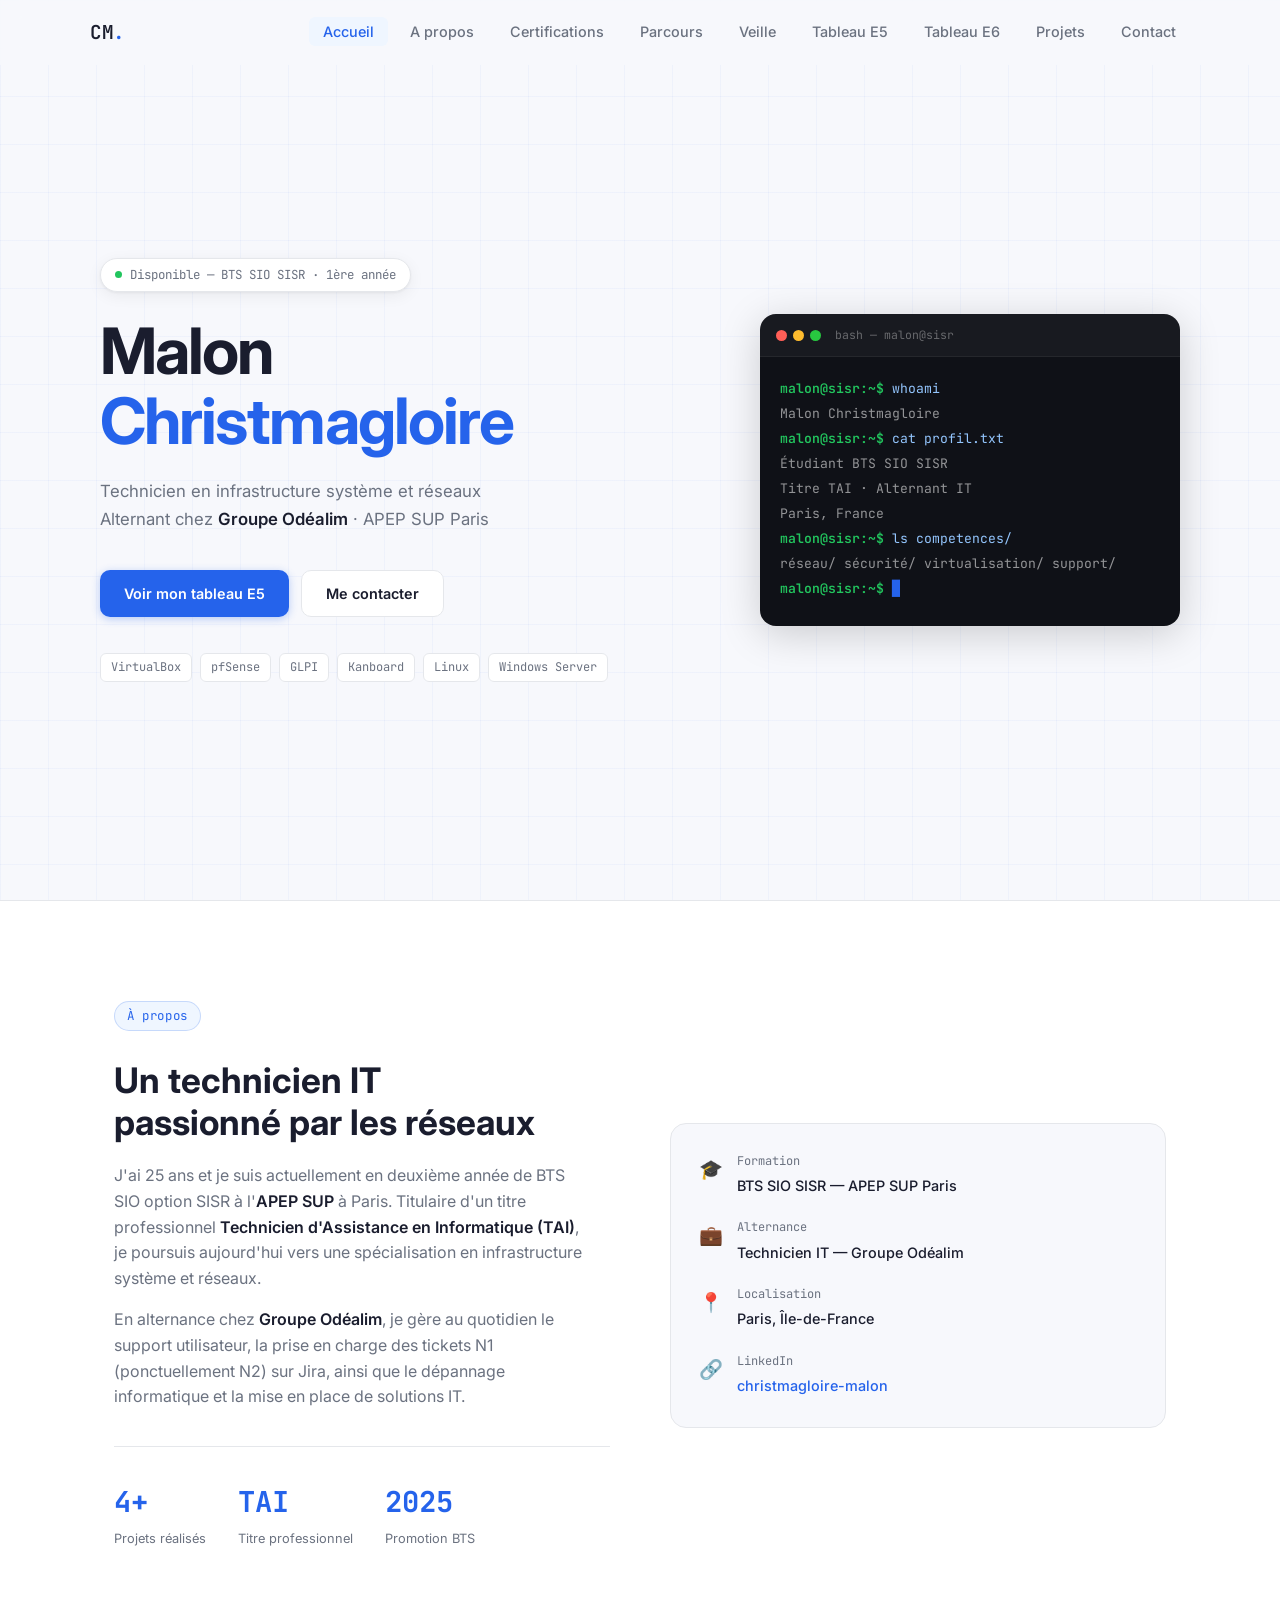
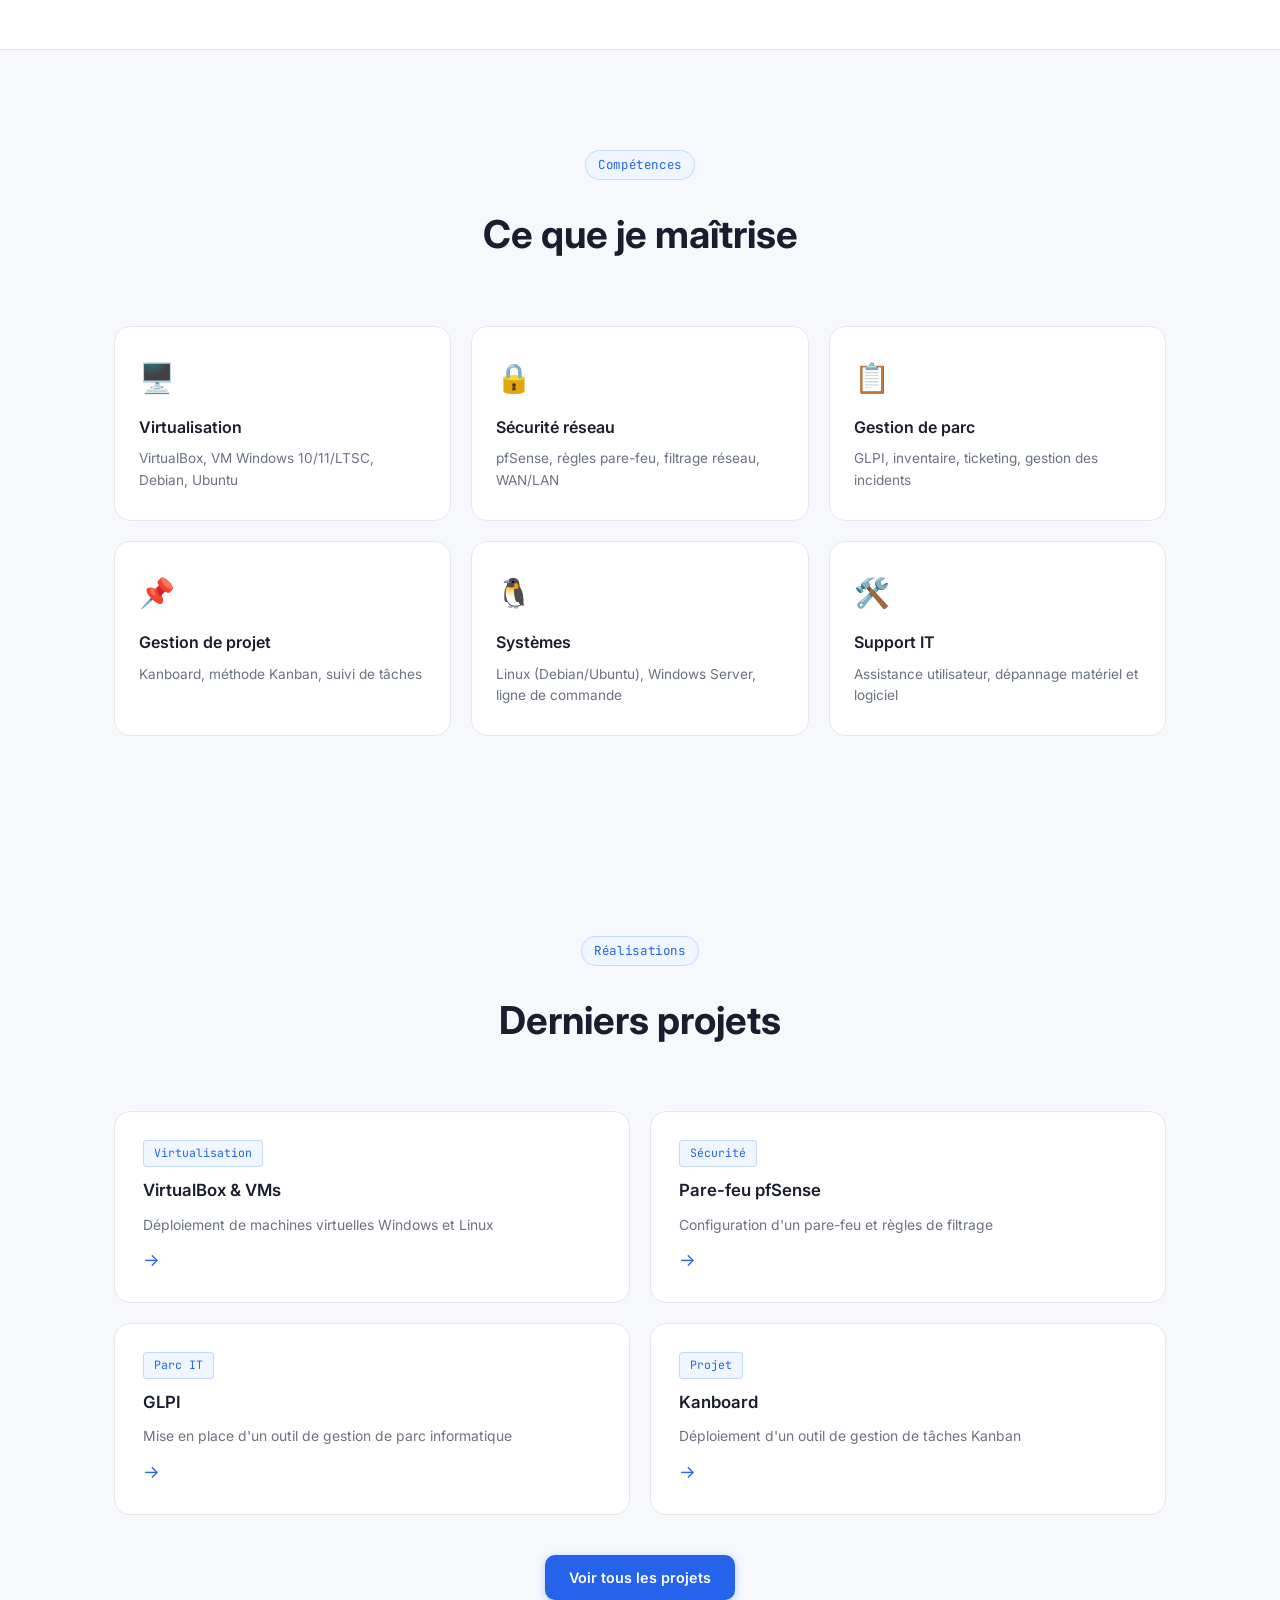
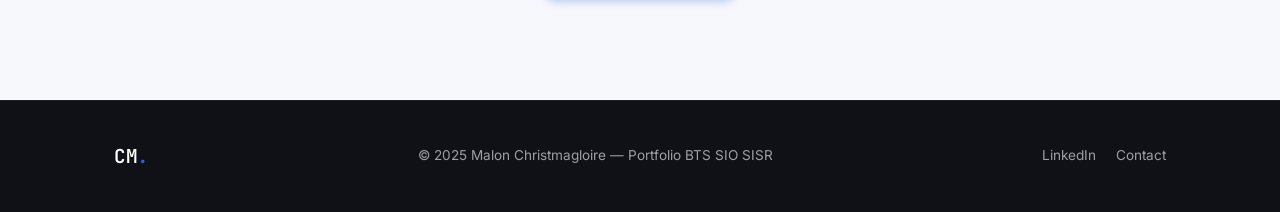
==== index.html @ 48fb0757 "Fix structure fichiers" ====
<!DOCTYPE html>
<html lang="fr">
<head>
  <meta charset="UTF-8" />
  <meta name="viewport" content="width=device-width, initial-scale=1.0"/>
  <title>Malon Christmagloire — Portfolio BTS SIO SISR</title>
  <link rel="stylesheet" href="css/style.css" />
  <link href="https://fonts.googleapis.com/css2?family=Inter:wght@300;400;500;600;700&family=JetBrains+Mono:wght@400;600&display=swap" rel="stylesheet"/>
</head>
<body>

  <!-- NAV -->
  <nav class="navbar" id="navbar">
    <div class="nav-inner">
      <a href="index.html" class="nav-logo">CM<span class="accent">.</span></a>
      <ul class="nav-links">
        <li><a href="index.html" class="active">Accueil</a></li>
        <li><a href="pages/apropos.html">A propos</a></li>
        <li><a href="pages/Certifications.html">Certifications</a></li>
        <li><a href="pages/parcours.html">Parcours</a></li>
        <li><a href="pages/veille.html">Veille</a></li>
        <li><a href="pages/e5.html">Tableau E5</a></li>
        <li><a href="pages/e6.html">Tableau E6</a></li>
        <li><a href="pages/projets.html">Projets</a></li>
        <li><a href="pages/contact.html">Contact</a></li>
      </ul>
      <button class="burger" id="burger" aria-label="Menu">
        <span></span><span></span><span></span>
      </button>
    </div>
  </nav>

  <!-- HERO -->
  <section class="hero">
    <div class="hero-bg-grid"></div>
    <div class="hero-content">
      <div class="hero-badge reveal">
        <span class="dot"></span> Disponible — BTS SIO SISR · 1ère année
      </div>
      <h1 class="hero-title reveal">
        Malon<br><span class="accent">Christmagloire</span>
      </h1>
      <p class="hero-sub reveal">
        Technicien en infrastructure système et réseaux<br>
        Alternant chez <strong>Groupe Odéalim</strong> · APEP SUP Paris
      </p>
      <div class="hero-actions reveal">
        <a href="pages/e5.html" class="btn btn-primary">Voir mon tableau E5</a>
        <a href="pages/contact.html" class="btn btn-ghost">Me contacter</a>
      </div>
      <div class="hero-stack reveal">
        <span class="tag">VirtualBox</span>
        <span class="tag">pfSense</span>
        <span class="tag">GLPI</span>
        <span class="tag">Kanboard</span>
        <span class="tag">Linux</span>
        <span class="tag">Windows Server</span>
      </div>
    </div>
    <div class="hero-visual reveal">
      <div class="terminal">
        <div class="terminal-bar">
          <span class="t-dot red"></span>
          <span class="t-dot yellow"></span>
          <span class="t-dot green"></span>
          <span class="t-title">bash — malon@sisr</span>
        </div>
        <div class="terminal-body">
          <p><span class="t-prompt">malon@sisr:~$</span> <span class="t-cmd typed">whoami</span></p>
          <p class="t-out">Malon Christmagloire</p>
          <p><span class="t-prompt">malon@sisr:~$</span> <span class="t-cmd">cat profil.txt</span></p>
          <p class="t-out">Étudiant BTS SIO SISR</p>
          <p class="t-out">Titre TAI · Alternant IT</p>
          <p class="t-out">Paris, France</p>
          <p><span class="t-prompt">malon@sisr:~$</span> <span class="t-cmd">ls competences/</span></p>
          <p class="t-out accent-text">réseau/  sécurité/  virtualisation/  support/</p>
          <p><span class="t-prompt">malon@sisr:~$</span> <span class="t-cursor">█</span></p>
        </div>
      </div>
    </div>
  </section>

  <!-- À PROPOS -->
  <section class="section about" id="about">
    <div class="container">
      <div class="about-grid">
        <div class="about-text reveal">
          <span class="section-label">À propos</span>
          <h2>Un technicien IT<br>passionné par les réseaux</h2>
          <p>
            J'ai 25 ans et je suis actuellement en deuxième année de BTS SIO option SISR 
            à l'<strong>APEP SUP</strong> à Paris. Titulaire d'un titre professionnel 
            <strong>Technicien d'Assistance en Informatique (TAI)</strong>, je poursuis 
            aujourd'hui vers une spécialisation en infrastructure système et réseaux.
          </p>
          <p>
            En alternance chez <strong>Groupe Odéalim</strong>, je gère au quotidien 
            le support utilisateur, la prise en charge des tickets N1 (ponctuellement N2) sur Jira, ainsi que le dépannage informatique et la mise en place 
            de solutions IT.
          </p>
          <div class="about-stats">
            <div class="stat">
              <span class="stat-num">4+</span>
              <span class="stat-label">Projets réalisés</span>
            </div>
            <div class="stat">
              <span class="stat-num">TAI</span>
              <span class="stat-label">Titre professionnel</span>
            </div>
            <div class="stat">
              <span class="stat-num">2025</span>
              <span class="stat-label">Promotion BTS</span>
            </div>
          </div>
        </div>
        <div class="about-card reveal">
          <div class="info-card">
            <div class="info-row">
              <span class="info-icon">🎓</span>
              <div>
                <span class="info-title">Formation</span>
                <span class="info-val">BTS SIO SISR — APEP SUP Paris</span>
              </div>
            </div>
            <div class="info-row">
              <span class="info-icon">💼</span>
              <div>
                <span class="info-title">Alternance</span>
                <span class="info-val">Technicien IT — Groupe Odéalim</span>
              </div>
            </div>
            <div class="info-row">
              <span class="info-icon">📍</span>
              <div>
                <span class="info-title">Localisation</span>
                <span class="info-val">Paris, Île-de-France</span>
              </div>
            </div>
            <div class="info-row">
              <span class="info-icon">🔗</span>
              <div>
                <span class="info-title">LinkedIn</span>
                <a href="https://www.linkedin.com/in/christmagloire-malon-9b377a1b6/" target="_blank" class="info-link">christmagloire-malon</a>
              </div>
            </div>
          </div>
        </div>
      </div>
    </div>
  </section>

  <!-- COMPÉTENCES -->
  <section class="section skills-section">
    <div class="container">
      <div class="section-header reveal">
        <span class="section-label">Compétences</span>
        <h2>Ce que je maîtrise</h2>
      </div>
      <div class="skills-grid">
        <div class="skill-card reveal">
          <div class="skill-icon">🖥️</div>
          <h3>Virtualisation</h3>
          <p>VirtualBox, VM Windows 10/11/LTSC, Debian, Ubuntu</p>
        </div>
        <div class="skill-card reveal">
          <div class="skill-icon">🔒</div>
          <h3>Sécurité réseau</h3>
          <p>pfSense, règles pare-feu, filtrage réseau, WAN/LAN</p>
        </div>
        <div class="skill-card reveal">
          <div class="skill-icon">📋</div>
          <h3>Gestion de parc</h3>
          <p>GLPI, inventaire, ticketing, gestion des incidents</p>
        </div>
        <div class="skill-card reveal">
          <div class="skill-icon">📌</div>
          <h3>Gestion de projet</h3>
          <p>Kanboard, méthode Kanban, suivi de tâches</p>
        </div>
        <div class="skill-card reveal">
          <div class="skill-icon">🐧</div>
          <h3>Systèmes</h3>
          <p>Linux (Debian/Ubuntu), Windows Server, ligne de commande</p>
        </div>
        <div class="skill-card reveal">
          <div class="skill-icon">🛠️</div>
          <h3>Support IT</h3>
          <p>Assistance utilisateur, dépannage matériel et logiciel</p>
        </div>
      </div>
    </div>
  </section>

  <!-- PROJETS APERÇU -->
  <section class="section projects-preview">
    <div class="container">
      <div class="section-header reveal">
        <span class="section-label">Réalisations</span>
        <h2>Derniers projets</h2>
      </div>
      <div class="projects-grid">
        <a href="pages/projets.html#virtualbox" class="project-card reveal">
          <div class="project-tag">Virtualisation</div>
          <h3>VirtualBox & VMs</h3>
          <p>Déploiement de machines virtuelles Windows et Linux</p>
          <span class="project-arrow">→</span>
        </a>
        <a href="pages/projets.html#pfsense" class="project-card reveal">
          <div class="project-tag">Sécurité</div>
          <h3>Pare-feu pfSense</h3>
          <p>Configuration d'un pare-feu et règles de filtrage</p>
          <span class="project-arrow">→</span>
        </a>
        <a href="pages/projets.html#glpi" class="project-card reveal">
          <div class="project-tag">Parc IT</div>
          <h3>GLPI</h3>
          <p>Mise en place d'un outil de gestion de parc informatique</p>
          <span class="project-arrow">→</span>
        </a>
        <a href="pages/projets.html#kanboard" class="project-card reveal">
          <div class="project-tag">Projet</div>
          <h3>Kanboard</h3>
          <p>Déploiement d'un outil de gestion de tâches Kanban</p>
          <span class="project-arrow">→</span>
        </a>
      </div>
      <div class="center reveal">
        <a href="pages/projets.html" class="btn btn-primary">Voir tous les projets</a>
      </div>
    </div>
  </section>

  <!-- FOOTER -->
  <footer class="footer">
    <div class="container">
      <div class="footer-inner">
        <span class="nav-logo">CM<span class="accent">.</span></span>
        <p>© 2025 Malon Christmagloire — Portfolio BTS SIO SISR</p>
        <div class="footer-links">
          <a href="https://www.linkedin.com/in/christmagloire-malon-9b377a1b6/" target="_blank">LinkedIn</a>
          <a href="pages/contact.html">Contact</a>
        </div>
      </div>
    </div>
  </footer>

  <script src="js/main.js"></script>
</body>
</html>
---- css/style.css ----
/* ============================================
   PORTFOLIO — Malon Christmagloire
   BTS SIO SISR — Style tech clair + professionnel
   ============================================ */

/* TOKENS */
:root {
  --bg:          #F7F8FC;
  --bg-card:     #FFFFFF;
  --bg-dark:     #0F1117;
  --text:        #1A1D2E;
  --text-muted:  #6B7280;
  --accent:      #2563EB;
  --accent-light:#EFF6FF;
  --accent-glow: rgba(37,99,235,0.15);
  --border:      #E5E7EB;
  --border-strong:#CBD5E1;
  --mono:        'JetBrains Mono', monospace;
  --sans:        'Inter', system-ui, sans-serif;
  --radius:      10px;
  --radius-lg:   16px;
  --shadow:      0 1px 3px rgba(0,0,0,0.06), 0 4px 16px rgba(0,0,0,0.06);
  --shadow-hover:0 4px 24px rgba(37,99,235,0.15);
  --transition:  0.3s cubic-bezier(0.4, 0, 0.2, 1);
}

/* RESET */
*, *::before, *::after { box-sizing: border-box; margin: 0; padding: 0; }
html { scroll-behavior: smooth; }
body {
  font-family: var(--sans);
  background: var(--bg);
  color: var(--text);
  line-height: 1.6;
  overflow-x: hidden;
}
a { color: inherit; text-decoration: none; }
img { max-width: 100%; display: block; }

/* UTILS */
.container { max-width: 1100px; margin: 0 auto; padding: 0 24px; }
.accent { color: var(--accent); }
.accent-text { color: var(--accent); }
.center { text-align: center; margin-top: 40px; }
.section { padding: 100px 0; }
.section-label {
  display: inline-block;
  font-family: var(--mono);
  font-size: 0.78rem;
  color: var(--accent);
  background: var(--accent-light);
  border: 1px solid rgba(37,99,235,0.2);
  padding: 4px 12px;
  border-radius: 20px;
  margin-bottom: 16px;
  letter-spacing: 0.05em;
}
.section-header { text-align: center; margin-bottom: 60px; }
.section-header h2 { font-size: clamp(1.8rem, 3vw, 2.4rem); font-weight: 700; margin-top: 8px; }

/* REVEAL ANIMATION */
.reveal {
  opacity: 0;
  transform: translateY(28px);
  transition: opacity 0.6s var(--transition), transform 0.6s var(--transition);
}
.reveal.visible {
  opacity: 1;
  transform: translateY(0);
}
@media (prefers-reduced-motion: reduce) {
  .reveal { opacity: 1; transform: none; transition: none; }
}

/* NAVBAR */
.navbar {
  position: fixed;
  top: 0; left: 0; right: 0;
  z-index: 100;
  padding: 0 24px;
  background: rgba(247,248,252,0.85);
  backdrop-filter: blur(12px);
  border-bottom: 1px solid transparent;
  transition: border-color var(--transition), box-shadow var(--transition);
}
.navbar.scrolled {
  border-bottom-color: var(--border);
  box-shadow: 0 1px 12px rgba(0,0,0,0.06);
}
.nav-inner {
  max-width: 1100px;
  margin: 0 auto;
  height: 64px;
  display: flex;
  align-items: center;
  justify-content: space-between;
}
.nav-logo {
  font-family: var(--mono);
  font-size: 1.2rem;
  font-weight: 600;
  color: var(--text);
  letter-spacing: -0.02em;
}
.nav-links {
  display: flex;
  gap: 8px;
  list-style: none;
}
.nav-links a {
  font-size: 0.9rem;
  font-weight: 500;
  color: var(--text-muted);
  padding: 6px 14px;
  border-radius: 6px;
  transition: color var(--transition), background var(--transition);
}
.nav-links a:hover, .nav-links a.active {
  color: var(--accent);
  background: var(--accent-light);
}
.burger {
  display: none;
  flex-direction: column;
  gap: 5px;
  background: none;
  border: none;
  cursor: pointer;
  padding: 4px;
}
.burger span {
  display: block;
  width: 22px;
  height: 2px;
  background: var(--text);
  border-radius: 2px;
  transition: var(--transition);
}

/* HERO */
.hero {
  min-height: 100vh;
  display: grid;
  grid-template-columns: 1fr 1fr;
  align-items: center;
  gap: 60px;
  padding: 120px 60px 80px;
  max-width: 1200px;
  margin: 0 auto;
  position: relative;
}
.hero-bg-grid {
  position: fixed;
  inset: 0;
  background-image:
    linear-gradient(rgba(37,99,235,0.04) 1px, transparent 1px),
    linear-gradient(90deg, rgba(37,99,235,0.04) 1px, transparent 1px);
  background-size: 48px 48px;
  pointer-events: none;
  z-index: -1;
}
.hero-badge {
  display: inline-flex;
  align-items: center;
  gap: 8px;
  font-family: var(--mono);
  font-size: 0.78rem;
  color: var(--text-muted);
  background: var(--bg-card);
  border: 1px solid var(--border);
  padding: 6px 14px;
  border-radius: 20px;
  margin-bottom: 24px;
  box-shadow: var(--shadow);
}
.dot {
  width: 7px; height: 7px;
  border-radius: 50%;
  background: #22C55E;
  animation: pulse 2s infinite;
}
@keyframes pulse {
  0%, 100% { opacity: 1; transform: scale(1); }
  50% { opacity: 0.5; transform: scale(0.85); }
}
.hero-title {
  font-size: clamp(2.8rem, 5vw, 4.2rem);
  font-weight: 700;
  line-height: 1.1;
  letter-spacing: -0.03em;
  margin-bottom: 20px;
}
.hero-sub {
  font-size: 1.05rem;
  color: var(--text-muted);
  margin-bottom: 36px;
  line-height: 1.7;
}
.hero-sub strong { color: var(--text); font-weight: 600; }
.hero-actions {
  display: flex;
  gap: 12px;
  flex-wrap: wrap;
  margin-bottom: 36px;
}
.hero-stack {
  display: flex;
  flex-wrap: wrap;
  gap: 8px;
}

/* BUTTONS */
.btn {
  display: inline-flex;
  align-items: center;
  gap: 8px;
  padding: 11px 24px;
  border-radius: var(--radius);
  font-size: 0.9rem;
  font-weight: 600;
  transition: all var(--transition);
  cursor: pointer;
  border: none;
}
.btn-primary {
  background: var(--accent);
  color: #fff;
  box-shadow: 0 2px 8px rgba(37,99,235,0.3);
}
.btn-primary:hover {
  background: #1d4ed8;
  box-shadow: 0 4px 16px rgba(37,99,235,0.4);
  transform: translateY(-1px);
}
.btn-ghost {
  background: var(--bg-card);
  color: var(--text);
  border: 1px solid var(--border);
}
.btn-ghost:hover {
  border-color: var(--accent);
  color: var(--accent);
  transform: translateY(-1px);
}

/* TAGS */
.tag {
  font-family: var(--mono);
  font-size: 0.75rem;
  background: var(--bg-card);
  border: 1px solid var(--border);
  padding: 4px 10px;
  border-radius: 6px;
  color: var(--text-muted);
  transition: border-color var(--transition), color var(--transition);
}
.tag:hover { border-color: var(--accent); color: var(--accent); }

/* TERMINAL */
.hero-visual { display: flex; justify-content: flex-end; }
.terminal {
  width: 100%;
  max-width: 420px;
  background: var(--bg-dark);
  border-radius: var(--radius-lg);
  overflow: hidden;
  box-shadow: 0 8px 40px rgba(0,0,0,0.18), 0 0 0 1px rgba(255,255,255,0.06);
  font-family: var(--mono);
}
.terminal-bar {
  display: flex;
  align-items: center;
  gap: 6px;
  padding: 12px 16px;
  background: rgba(255,255,255,0.04);
  border-bottom: 1px solid rgba(255,255,255,0.06);
}
.t-dot {
  width: 11px; height: 11px;
  border-radius: 50%;
}
.t-dot.red    { background: #FF5F57; }
.t-dot.yellow { background: #FEBC2E; }
.t-dot.green  { background: #28C840; }
.t-title {
  font-size: 0.72rem;
  color: rgba(255,255,255,0.35);
  margin-left: 8px;
}
.terminal-body {
  padding: 20px 20px 24px;
  font-size: 0.82rem;
  line-height: 1.9;
  color: rgba(255,255,255,0.75);
}
.t-prompt { color: #22C55E; font-weight: 600; }
.t-cmd { color: #93C5FD; }
.t-out { color: rgba(255,255,255,0.55); padding-left: 0; }
.t-cursor {
  color: var(--accent);
  animation: blink 1.2s step-end infinite;
}
@keyframes blink { 0%,100%{opacity:1} 50%{opacity:0} }

/* ABOUT */
.about { background: var(--bg-card); border-top: 1px solid var(--border); border-bottom: 1px solid var(--border); }
.about-grid { display: grid; grid-template-columns: 1fr 1fr; gap: 60px; align-items: center; }
.about-text h2 { font-size: clamp(1.6rem, 3vw, 2.2rem); font-weight: 700; margin: 12px 0 20px; line-height: 1.2; }
.about-text p { color: var(--text-muted); margin-bottom: 16px; max-width: 480px; }
.about-text strong { color: var(--text); font-weight: 600; }
.about-stats {
  display: flex;
  gap: 32px;
  margin-top: 36px;
  padding-top: 32px;
  border-top: 1px solid var(--border);
}
.stat { display: flex; flex-direction: column; gap: 4px; }
.stat-num { font-size: 1.8rem; font-weight: 700; color: var(--accent); font-family: var(--mono); }
.stat-label { font-size: 0.8rem; color: var(--text-muted); }

.info-card {
  background: var(--bg);
  border: 1px solid var(--border);
  border-radius: var(--radius-lg);
  padding: 28px;
  display: flex;
  flex-direction: column;
  gap: 20px;
}
.info-row { display: flex; align-items: flex-start; gap: 14px; }
.info-icon { font-size: 1.2rem; margin-top: 2px; }
.info-title { display: block; font-size: 0.75rem; color: var(--text-muted); font-family: var(--mono); margin-bottom: 2px; }
.info-val { font-size: 0.9rem; font-weight: 500; color: var(--text); }
.info-link { color: var(--accent); font-size: 0.9rem; font-weight: 500; }
.info-link:hover { text-decoration: underline; }

/* SKILLS */
.skills-grid {
  display: grid;
  grid-template-columns: repeat(3, 1fr);
  gap: 20px;
}
.skill-card {
  background: var(--bg-card);
  border: 1px solid var(--border);
  border-radius: var(--radius-lg);
  padding: 28px 24px;
  transition: border-color var(--transition), box-shadow var(--transition), transform var(--transition);
}
.skill-card:hover {
  border-color: var(--accent);
  box-shadow: var(--shadow-hover);
  transform: translateY(-3px);
}
.skill-icon { font-size: 1.8rem; margin-bottom: 14px; }
.skill-card h3 { font-size: 1rem; font-weight: 600; margin-bottom: 8px; }
.skill-card p { font-size: 0.85rem; color: var(--text-muted); line-height: 1.6; }

/* PROJECTS PREVIEW */
.projects-preview { background: var(--bg); }
.projects-grid {
  display: grid;
  grid-template-columns: repeat(2, 1fr);
  gap: 20px;
  margin-bottom: 0;
}
.project-card {
  background: var(--bg-card);
  border: 1px solid var(--border);
  border-radius: var(--radius-lg);
  padding: 28px;
  display: flex;
  flex-direction: column;
  gap: 10px;
  transition: border-color var(--transition), box-shadow var(--transition), transform var(--transition);
  position: relative;
  overflow: hidden;
}
.project-card::before {
  content: '';
  position: absolute;
  top: 0; left: 0; right: 0;
  height: 3px;
  background: var(--accent);
  transform: scaleX(0);
  transform-origin: left;
  transition: transform var(--transition);
}
.project-card:hover::before { transform: scaleX(1); }
.project-card:hover {
  border-color: var(--accent);
  box-shadow: var(--shadow-hover);
  transform: translateY(-3px);
}
.project-tag {
  font-family: var(--mono);
  font-size: 0.72rem;
  color: var(--accent);
  background: var(--accent-light);
  border: 1px solid rgba(37,99,235,0.2);
  padding: 3px 10px;
  border-radius: 4px;
  width: fit-content;
}
.project-card h3 { font-size: 1.05rem; font-weight: 600; }
.project-card p { font-size: 0.87rem; color: var(--text-muted); flex: 1; }
.project-arrow {
  font-size: 1.1rem;
  color: var(--accent);
  transition: transform var(--transition);
}
.project-card:hover .project-arrow { transform: translateX(4px); }

/* FOOTER */
.footer {
  background: var(--bg-dark);
  color: rgba(255,255,255,0.6);
  padding: 40px 0;
  border-top: 1px solid rgba(255,255,255,0.06);
}
.footer-inner {
  display: flex;
  align-items: center;
  justify-content: space-between;
  flex-wrap: wrap;
  gap: 16px;
}
.footer .nav-logo { color: #fff; }
.footer p { font-size: 0.85rem; }
.footer-links { display: flex; gap: 20px; }
.footer-links a { font-size: 0.85rem; transition: color var(--transition); }
.footer-links a:hover { color: var(--accent); }

/* ============================================
   PAGE E5
   ============================================ */
.page-hero {
  padding: 120px 0 60px;
  text-align: center;
  border-bottom: 1px solid var(--border);
  background: var(--bg-card);
}
.page-hero h1 { font-size: clamp(2rem, 4vw, 3rem); font-weight: 700; margin: 12px 0; }
.page-hero p { color: var(--text-muted); max-width: 560px; margin: 0 auto; }

.e5-table-wrap { overflow-x: auto; }
.e5-table {
  width: 100%;
  border-collapse: collapse;
  font-size: 0.9rem;
  background: var(--bg-card);
  border-radius: var(--radius-lg);
  overflow: hidden;
  box-shadow: var(--shadow);
}
.e5-table thead { background: var(--accent); color: #fff; }
.e5-table th {
  padding: 14px 20px;
  text-align: left;
  font-weight: 600;
  font-size: 0.82rem;
  letter-spacing: 0.03em;
}
.e5-table td {
  padding: 14px 20px;
  border-bottom: 1px solid var(--border);
  color: var(--text);
}
.e5-table tr:last-child td { border-bottom: none; }
.e5-table tr:hover td { background: var(--accent-light); }
.badge {
  display: inline-block;
  font-family: var(--mono);
  font-size: 0.72rem;
  padding: 3px 10px;
  border-radius: 4px;
  font-weight: 500;
}
.badge-school { background: #EFF6FF; color: #1d4ed8; border: 1px solid rgba(37,99,235,0.2); }
.badge-pro    { background: #F0FDF4; color: #15803d; border: 1px solid rgba(34,197,94,0.2); }
.e5-table a { color: var(--accent); font-weight: 500; }
.e5-table a:hover { text-decoration: underline; }

/* PAGE PROJETS */
.project-detail {
  background: var(--bg-card);
  border: 1px solid var(--border);
  border-radius: var(--radius-lg);
  padding: 40px;
  margin-bottom: 32px;
  transition: box-shadow var(--transition);
}
.project-detail:hover { box-shadow: var(--shadow-hover); }
.project-detail-header {
  display: flex;
  align-items: flex-start;
  justify-content: space-between;
  margin-bottom: 20px;
  flex-wrap: wrap;
  gap: 12px;
}
.project-detail h2 { font-size: 1.4rem; font-weight: 700; }
.project-detail p { color: var(--text-muted); margin-bottom: 16px; line-height: 1.7; }
.project-meta { display: flex; flex-wrap: wrap; gap: 8px; margin-top: 20px; }
.screenshot-placeholder {
  background: var(--bg);
  border: 2px dashed var(--border-strong);
  border-radius: var(--radius);
  padding: 40px;
  text-align: center;
  color: var(--text-muted);
  font-size: 0.85rem;
  margin: 20px 0;
}
.screenshot-placeholder span { display: block; font-size: 2rem; margin-bottom: 8px; }

/* CONTACT */
.contact-grid { display: grid; grid-template-columns: 1fr 1fr; gap: 60px; align-items: start; }
.contact-form { display: flex; flex-direction: column; gap: 16px; }
.form-group { display: flex; flex-direction: column; gap: 6px; }
.form-group label { font-size: 0.85rem; font-weight: 500; color: var(--text); }
.form-group input, .form-group textarea {
  background: var(--bg-card);
  border: 1px solid var(--border);
  border-radius: var(--radius);
  padding: 11px 14px;
  font-family: var(--sans);
  font-size: 0.9rem;
  color: var(--text);
  transition: border-color var(--transition), box-shadow var(--transition);
  resize: vertical;
}
.form-group input:focus, .form-group textarea:focus {
  outline: none;
  border-color: var(--accent);
  box-shadow: 0 0 0 3px var(--accent-glow);
}

/* RESPONSIVE */
@media (max-width: 900px) {
  .hero { grid-template-columns: 1fr; padding: 100px 24px 60px; gap: 40px; }
  .hero-visual { justify-content: center; }
  .about-grid { grid-template-columns: 1fr; }
  .skills-grid { grid-template-columns: repeat(2, 1fr); }
  .projects-grid { grid-template-columns: 1fr; }
  .contact-grid { grid-template-columns: 1fr; }
}
@media (max-width: 600px) {
  .nav-links { display: none; }
  .nav-links.open {
    display: flex;
    flex-direction: column;
    position: absolute;
    top: 64px; left: 0; right: 0;
    background: var(--bg-card);
    border-bottom: 1px solid var(--border);
    padding: 16px 24px;
  }
  .burger { display: flex; }
  .skills-grid { grid-template-columns: 1fr; }
  .about-stats { flex-direction: column; gap: 16px; }
  .hero-title { font-size: 2.4rem; }
  .terminal { max-width: 100%; }
}
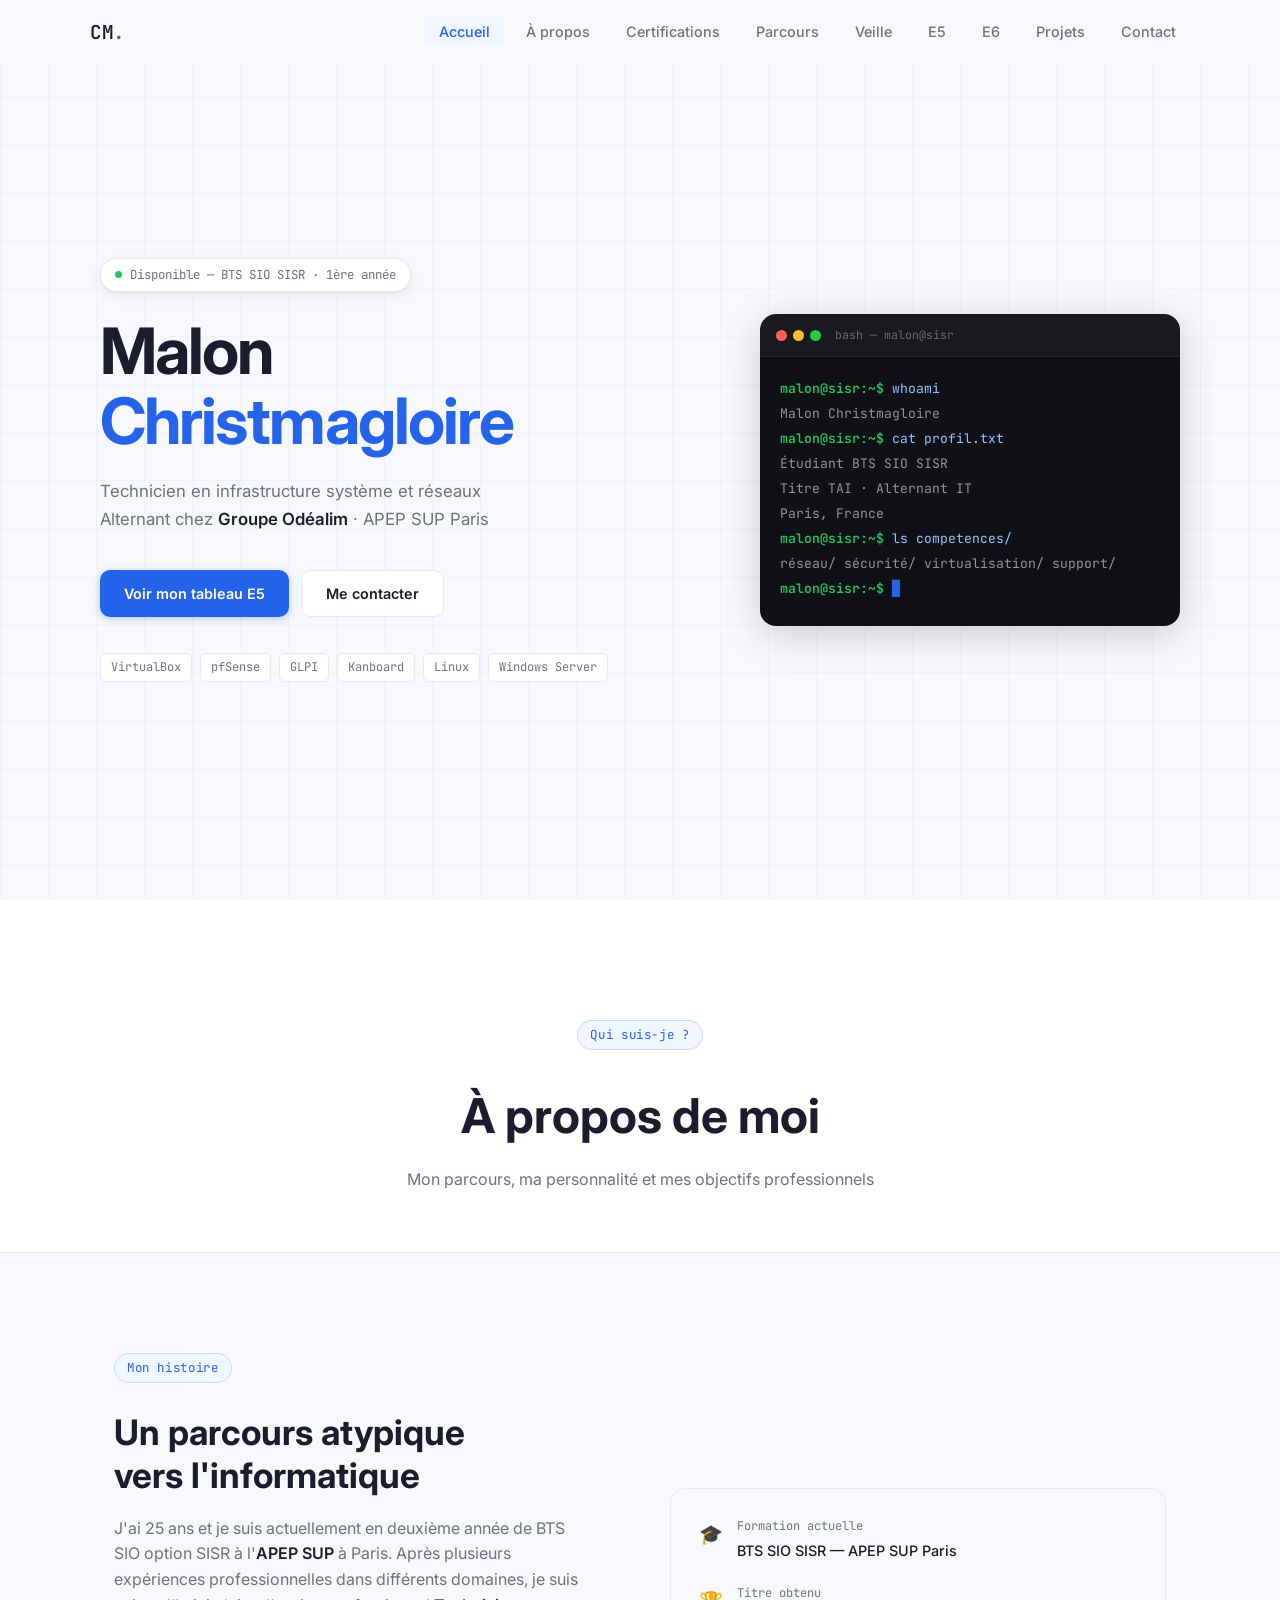
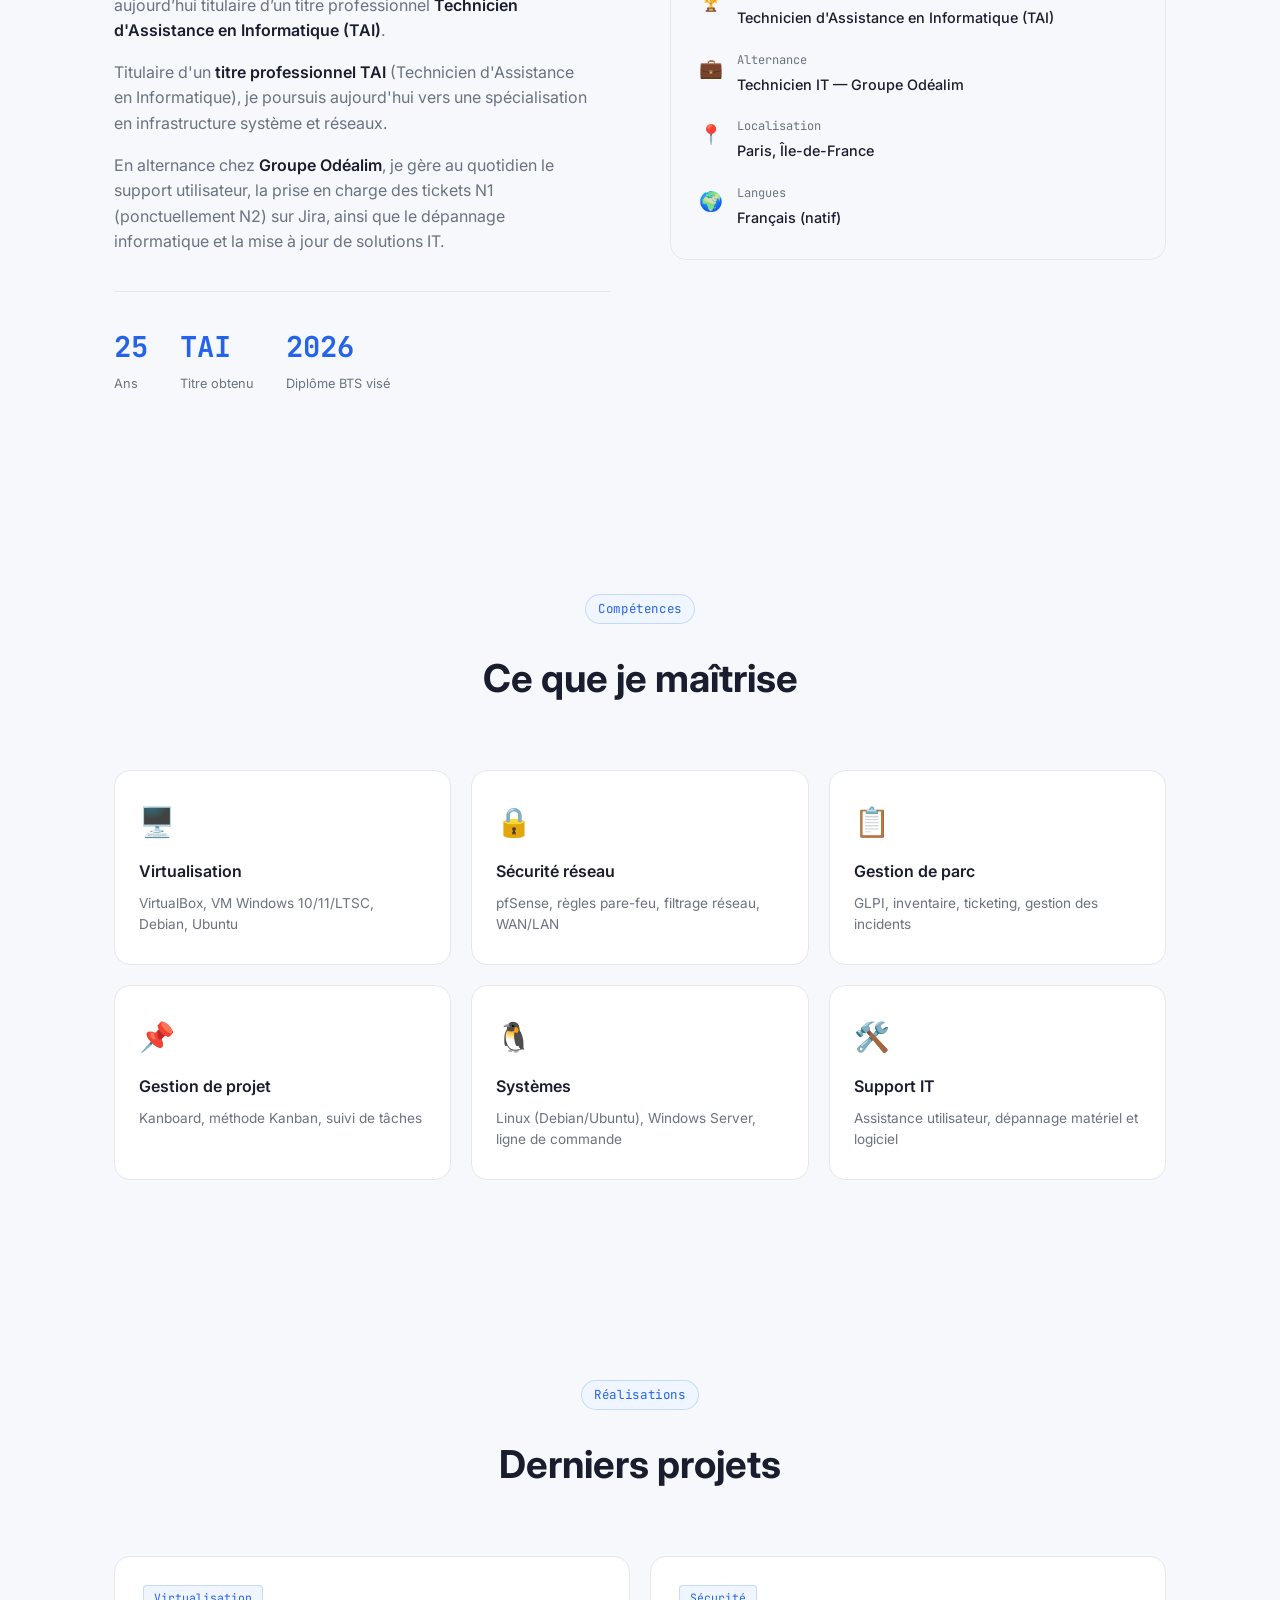
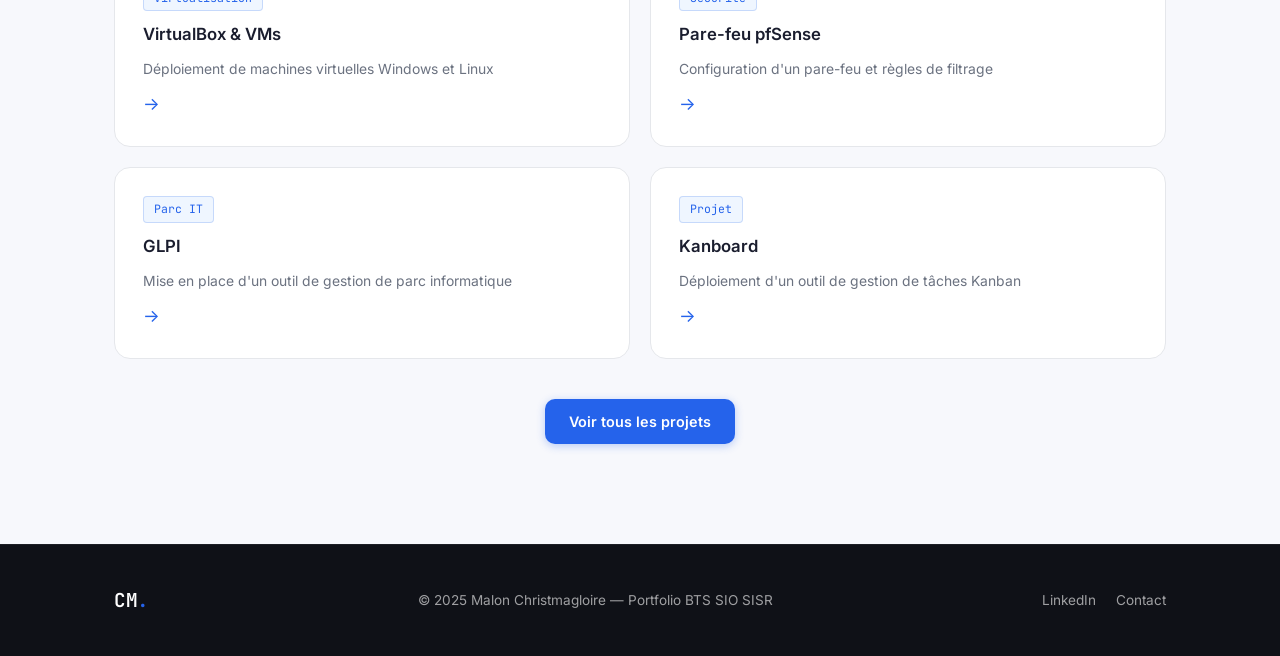
==== commit 1f34cbca: "Ajout pages certifications et à propos" ====
--- a/index.html
+++ b/index.html
@@ -1,12 +1,16 @@
 <!DOCTYPE html>
 <html lang="fr">
+
 <head>
   <meta charset="UTF-8" />
-  <meta name="viewport" content="width=device-width, initial-scale=1.0"/>
+  <meta name="viewport" content="width=device-width, initial-scale=1.0" />
   <title>Malon Christmagloire — Portfolio BTS SIO SISR</title>
   <link rel="stylesheet" href="css/style.css" />
-  <link href="https://fonts.googleapis.com/css2?family=Inter:wght@300;400;500;600;700&family=JetBrains+Mono:wght@400;600&display=swap" rel="stylesheet"/>
+  <link
+    href="https://fonts.googleapis.com/css2?family=Inter:wght@300;400;500;600;700&family=JetBrains+Mono:wght@400;600&display=swap"
+    rel="stylesheet" />
 </head>
+
 <body>
 
   <!-- NAV -->
@@ -15,12 +19,12 @@
       <a href="index.html" class="nav-logo">CM<span class="accent">.</span></a>
       <ul class="nav-links">
         <li><a href="index.html" class="active">Accueil</a></li>
-        <li><a href="pages/apropos.html">A propos</a></li>
-        <li><a href="pages/Certifications.html">Certifications</a></li>
+        <li><a href="pages/apropos.html">À propos</a></li>
+        <li><a href="pages/certifications.html">Certifications</a></li>
         <li><a href="pages/parcours.html">Parcours</a></li>
         <li><a href="pages/veille.html">Veille</a></li>
-        <li><a href="pages/e5.html">Tableau E5</a></li>
-        <li><a href="pages/e6.html">Tableau E6</a></li>
+        <li><a href="pages/e5.html">E5</a></li>
+        <li><a href="pages/e6.html">E6</a></li>
         <li><a href="pages/projets.html">Projets</a></li>
         <li><a href="pages/contact.html">Contact</a></li>
       </ul>
@@ -73,53 +77,78 @@
           <p class="t-out">Titre TAI · Alternant IT</p>
           <p class="t-out">Paris, France</p>
           <p><span class="t-prompt">malon@sisr:~$</span> <span class="t-cmd">ls competences/</span></p>
-          <p class="t-out accent-text">réseau/  sécurité/  virtualisation/  support/</p>
+          <p class="t-out accent-text">réseau/ sécurité/ virtualisation/ support/</p>
           <p><span class="t-prompt">malon@sisr:~$</span> <span class="t-cursor">█</span></p>
         </div>
       </div>
     </div>
   </section>
 
-  <!-- À PROPOS -->
-  <section class="section about" id="about">
+<!-- A propos -->
+
+<div class="page-hero">
+    <div class="container">
+      <span class="section-label reveal">Qui suis-je ?</span>
+      <h1 class="reveal">À propos de moi</h1>
+      <p class="reveal">Mon parcours, ma personnalité et mes objectifs professionnels</p>
+    </div>
+  </div>
+  <section class="section">
     <div class="container">
       <div class="about-grid">
+
         <div class="about-text reveal">
-          <span class="section-label">À propos</span>
-          <h2>Un technicien IT<br>passionné par les réseaux</h2>
+          <span class="section-label">Mon histoire</span>
+          <h2>Un parcours atypique<br>vers l'informatique</h2>
           <p>
-            J'ai 25 ans et je suis actuellement en deuxième année de BTS SIO option SISR 
-            à l'<strong>APEP SUP</strong> à Paris. Titulaire d'un titre professionnel 
-            <strong>Technicien d'Assistance en Informatique (TAI)</strong>, je poursuis 
-            aujourd'hui vers une spécialisation en infrastructure système et réseaux.
+            J'ai 25 ans et je suis actuellement en deuxième année de BTS SIO option SISR
+            à l'<strong>APEP SUP</strong> à Paris. Après plusieurs expériences professionnelles dans différents domaines, je suis aujourd’hui titulaire d’un titre professionnel
+
+            <strong>Technicien d'Assistance en Informatique (TAI)</strong>.
           </p>
           <p>
-            En alternance chez <strong>Groupe Odéalim</strong>, je gère au quotidien 
-            le support utilisateur, la prise en charge des tickets N1 (ponctuellement N2) sur Jira, ainsi que le dépannage informatique et la mise en place 
+
+            Titulaire d'un <strong>titre professionnel TAI</strong> 
+            (Technicien d'Assistance en Informatique), je poursuis aujourd'hui 
+            vers une spécialisation en infrastructure système et réseaux.
+          </p>
+          <p>
+            En alternance chez <strong>Groupe Odéalim</strong>, je gère au quotidien
+            le support utilisateur, la prise en charge des tickets N1 (ponctuellement N2) sur Jira, ainsi que le
+            dépannage informatique et la mise à jour
             de solutions IT.
           </p>
+
           <div class="about-stats">
             <div class="stat">
-              <span class="stat-num">4+</span>
-              <span class="stat-label">Projets réalisés</span>
+              <span class="stat-num">25</span>
+              <span class="stat-label">Ans</span>
             </div>
             <div class="stat">
               <span class="stat-num">TAI</span>
-              <span class="stat-label">Titre professionnel</span>
+              <span class="stat-label">Titre obtenu</span>
             </div>
             <div class="stat">
-              <span class="stat-num">2025</span>
-              <span class="stat-label">Promotion BTS</span>
+              <span class="stat-num">2026</span>
+              <span class="stat-label">Diplôme BTS visé</span>
             </div>
           </div>
         </div>
+
         <div class="about-card reveal">
           <div class="info-card">
             <div class="info-row">
               <span class="info-icon">🎓</span>
               <div>
-                <span class="info-title">Formation</span>
+                <span class="info-title">Formation actuelle</span>
                 <span class="info-val">BTS SIO SISR — APEP SUP Paris</span>
+              </div>
+            </div>
+            <div class="info-row">
+              <span class="info-icon">🏆</span>
+              <div>
+                <span class="info-title">Titre obtenu</span>
+                <span class="info-val">Technicien d'Assistance en Informatique (TAI)</span>
               </div>
             </div>
             <div class="info-row">
@@ -137,14 +166,15 @@
               </div>
             </div>
             <div class="info-row">
-              <span class="info-icon">🔗</span>
-              <div>
-                <span class="info-title">LinkedIn</span>
-                <a href="https://www.linkedin.com/in/christmagloire-malon-9b377a1b6/" target="_blank" class="info-link">christmagloire-malon</a>
+              <span class="info-icon">🌍</span>
+              <div>
+                <span class="info-title">Langues</span>
+                <span class="info-val">Français (natif)</span>
               </div>
             </div>
           </div>
         </div>
+
       </div>
     </div>
   </section>
@@ -246,4 +276,5 @@
 
   <script src="js/main.js"></script>
 </body>
-</html>
+
+</html>
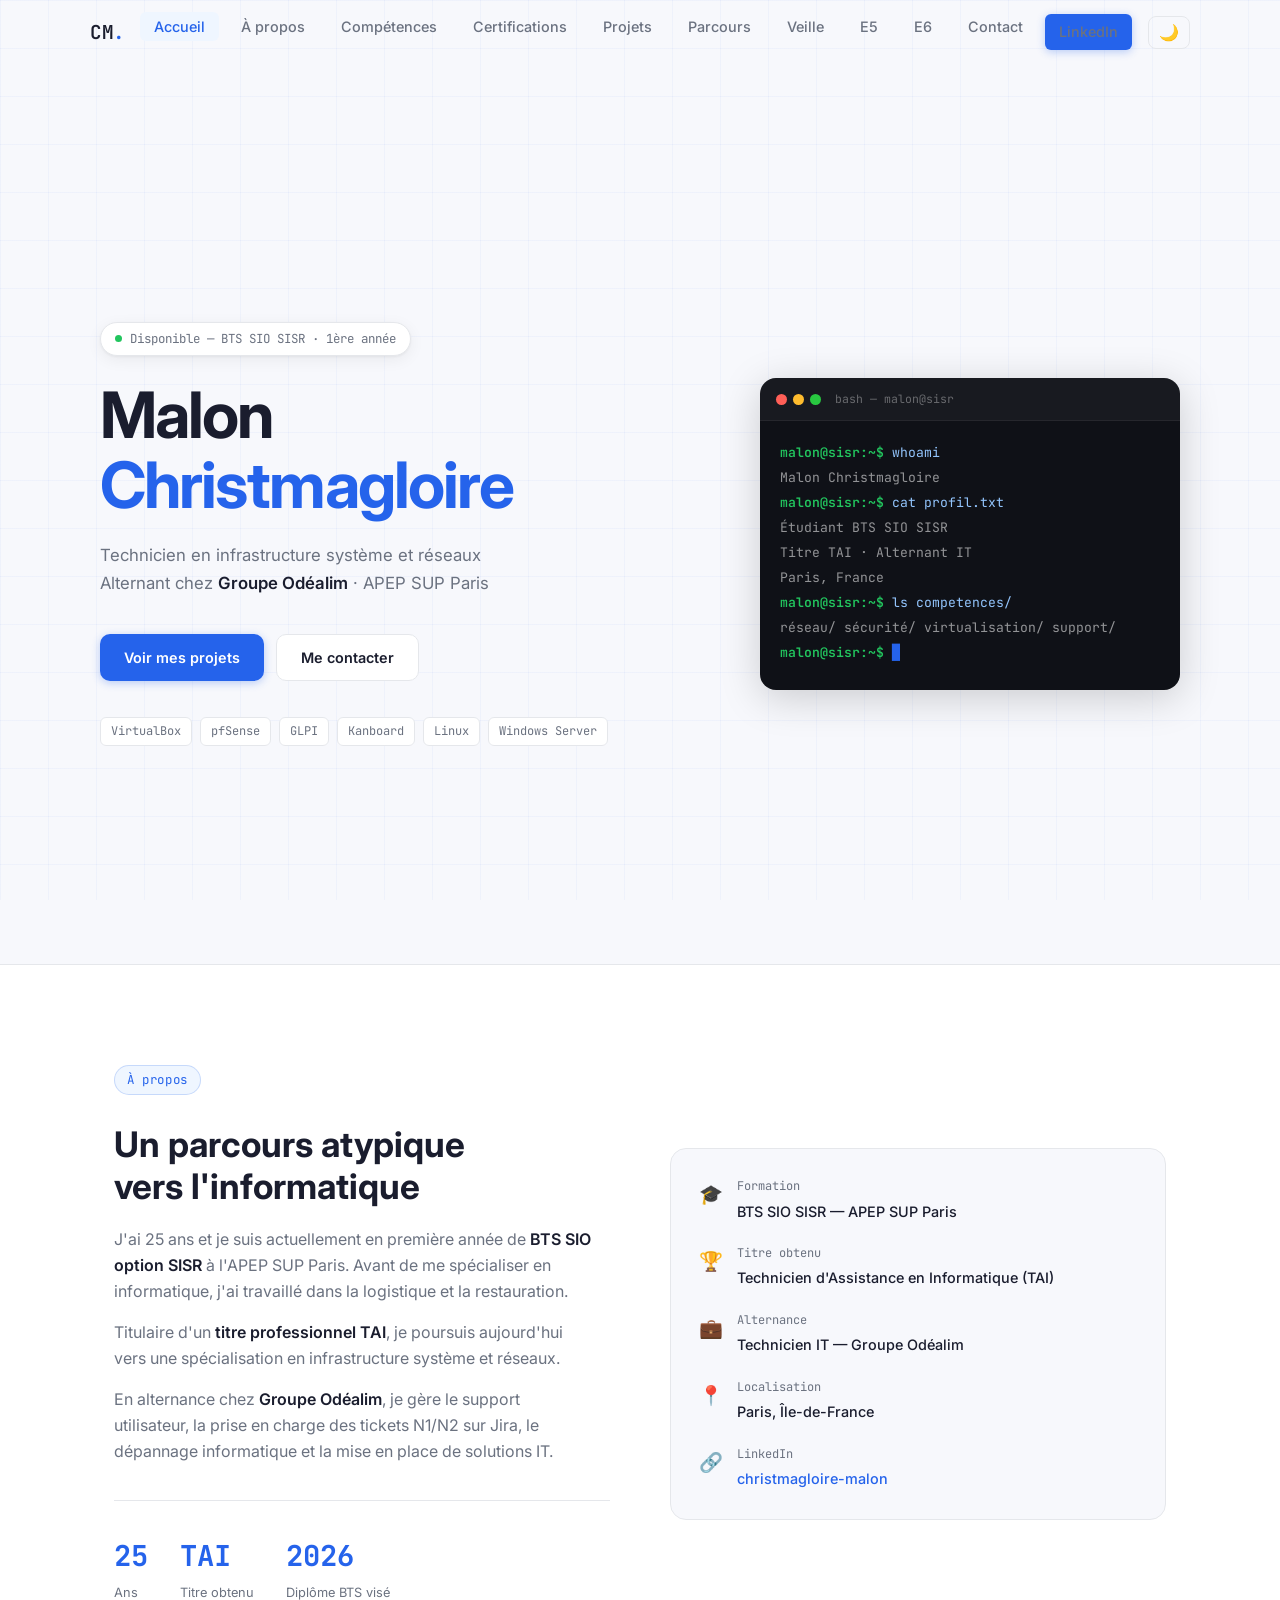
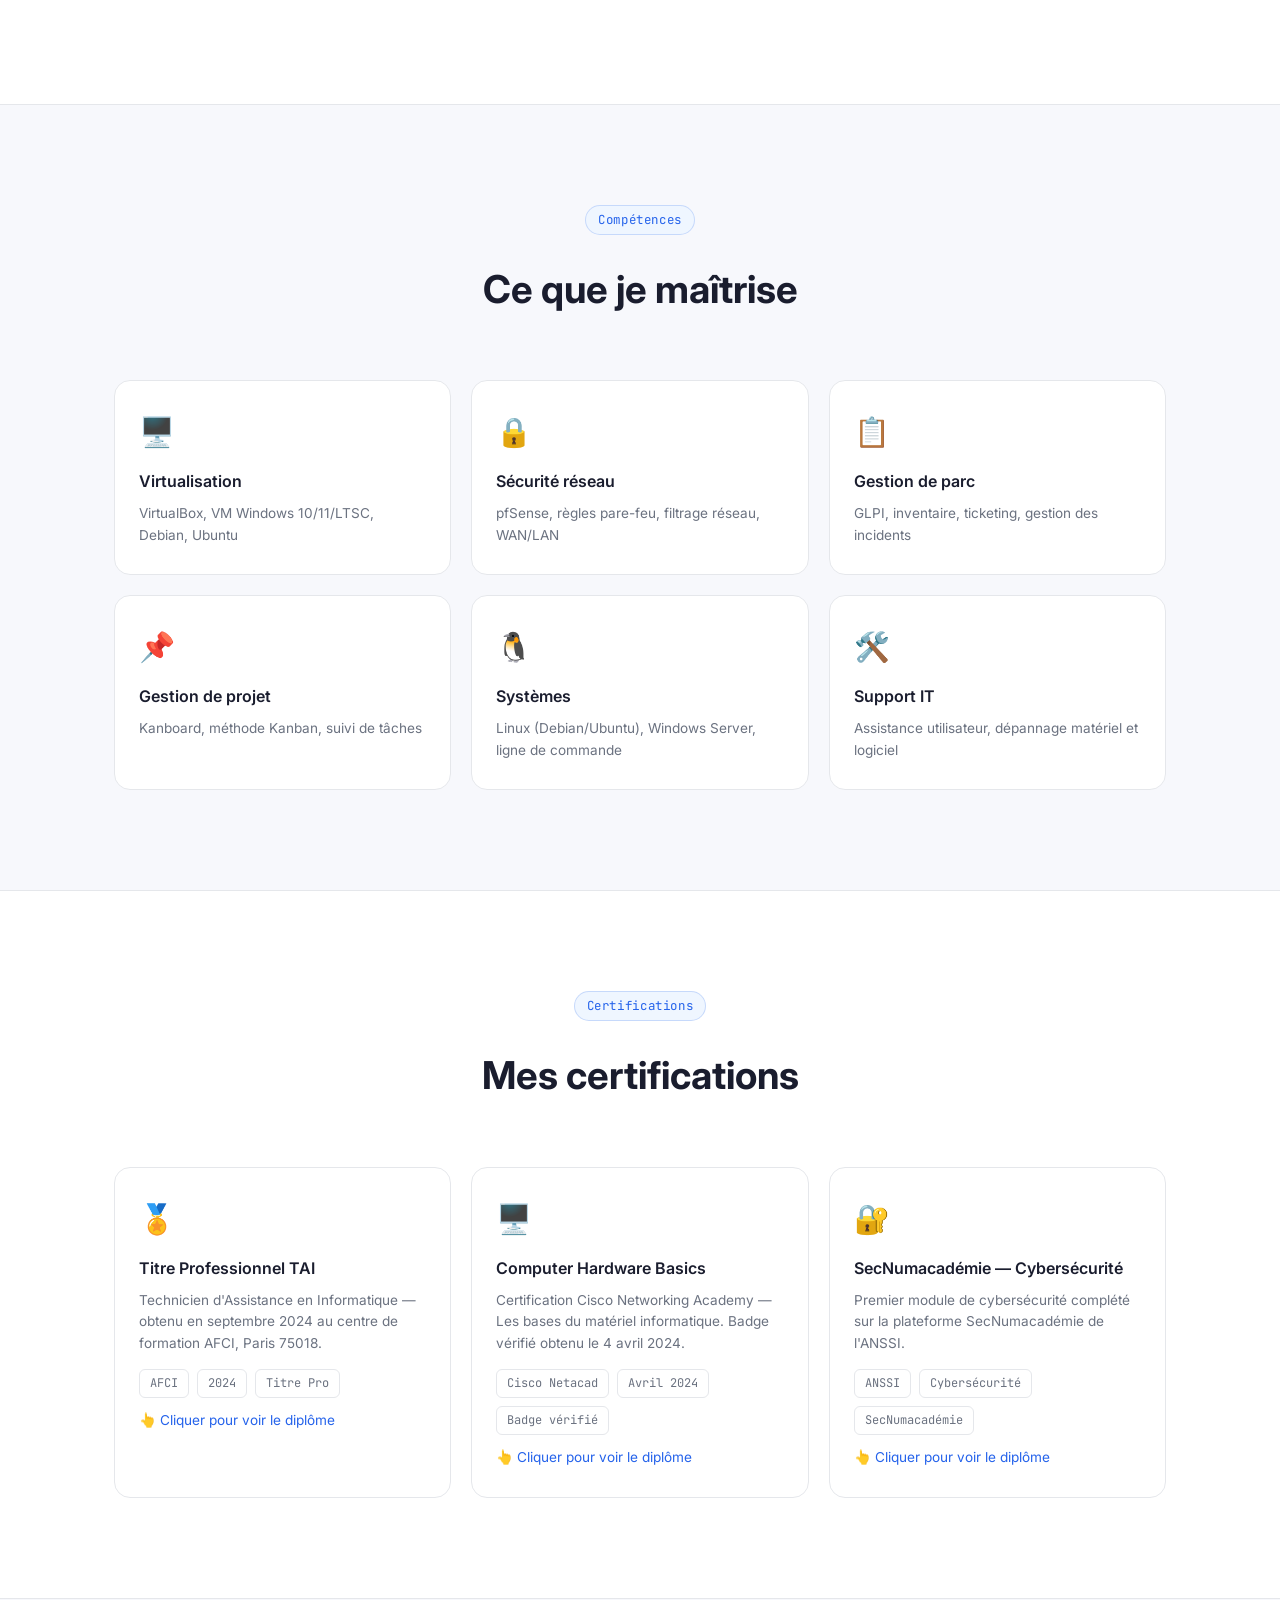
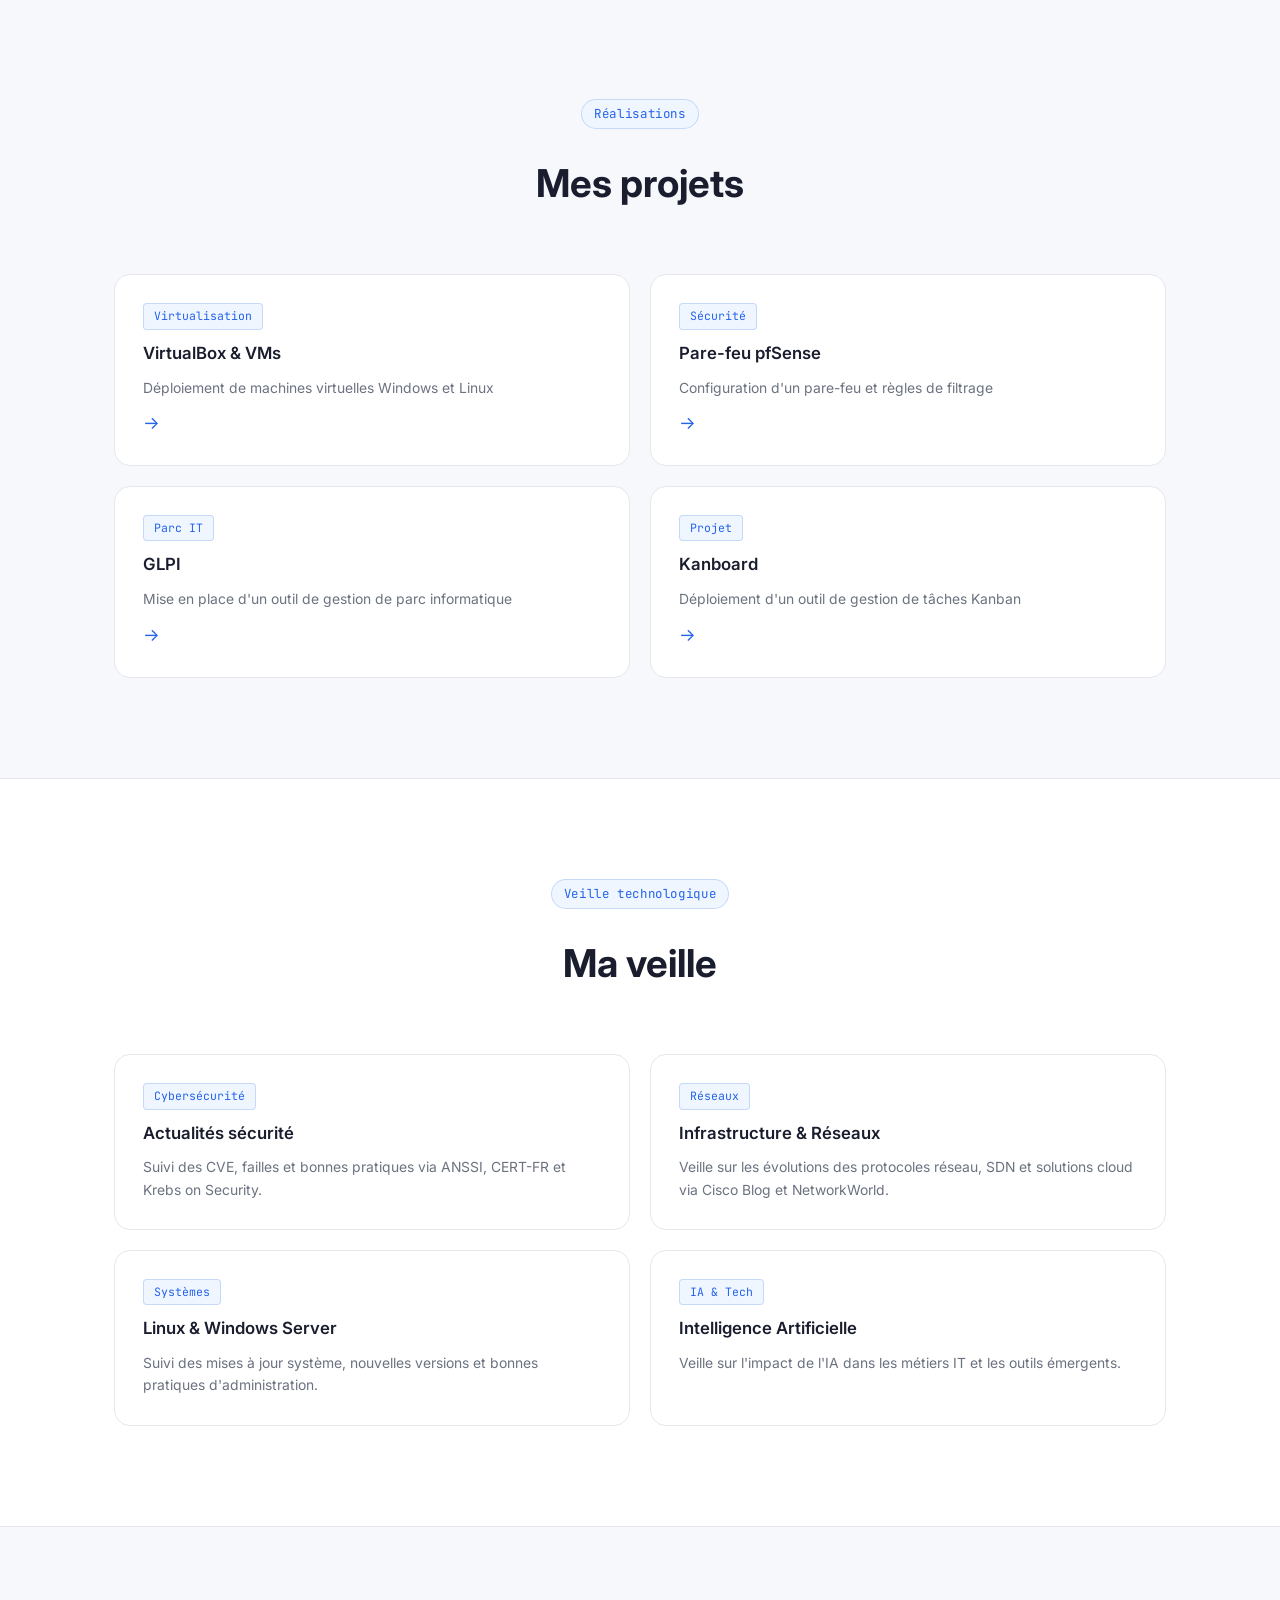
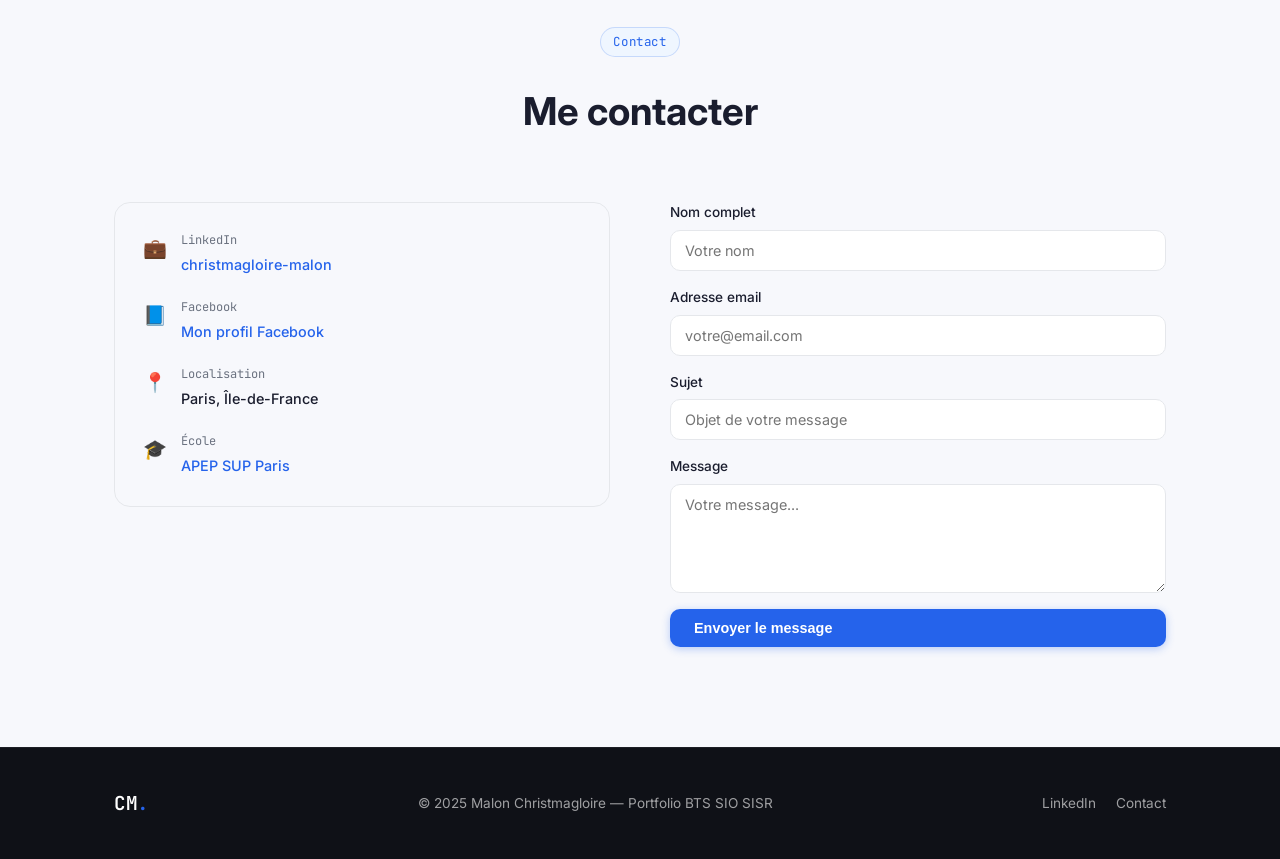
==== commit 2be20df4: "One page + navbar partagée + veille + parcours + certifications" ====
--- a/index.html
+++ b/index.html
@@ -1,56 +1,53 @@
 <!DOCTYPE html>
 <html lang="fr">
-
 <head>
   <meta charset="UTF-8" />
-  <meta name="viewport" content="width=device-width, initial-scale=1.0" />
+  <meta name="viewport" content="width=device-width, initial-scale=1.0"/>
   <title>Malon Christmagloire — Portfolio BTS SIO SISR</title>
   <link rel="stylesheet" href="css/style.css" />
-  <link
-    href="https://fonts.googleapis.com/css2?family=Inter:wght@300;400;500;600;700&family=JetBrains+Mono:wght@400;600&display=swap"
-    rel="stylesheet" />
+  <link href="https://fonts.googleapis.com/css2?family=Inter:wght@300;400;500;600;700&family=JetBrains+Mono:wght@400;600&display=swap" rel="stylesheet"/>
 </head>
-
 <body>
 
   <!-- NAV -->
-  <nav class="navbar" id="navbar">
+  <div id="navbar-container"></div>
     <div class="nav-inner">
-      <a href="index.html" class="nav-logo">CM<span class="accent">.</span></a>
+      <a href="#accueil" class="nav-logo">CM<span class="accent">.</span></a>
       <ul class="nav-links">
-        <li><a href="index.html" class="active">Accueil</a></li>
-        <li><a href="pages/apropos.html">À propos</a></li>
-        <li><a href="pages/certifications.html">Certifications</a></li>
+        <li><a href="#accueil" class="active">Accueil</a></li>
+        <li><a href="#apropos">À propos</a></li>
+        <li><a href="#competences">Compétences</a></li>
+        <li><a href="#certifications">Certifications</a></li>
+        <li><a href="#projets">Projets</a></li>
         <li><a href="pages/parcours.html">Parcours</a></li>
-        <li><a href="pages/veille.html">Veille</a></li>
+        <li><a href="#veille">Veille</a></li>
         <li><a href="pages/e5.html">E5</a></li>
         <li><a href="pages/e6.html">E6</a></li>
-        <li><a href="pages/projets.html">Projets</a></li>
-        <li><a href="pages/contact.html">Contact</a></li>
+        <li><a href="#contact">Contact</a></li>
+        <li><a href="https://www.linkedin.com/in/christmagloire-malon-9b377a1b6/" target="_blank" class="btn btn-primary" style="padding:6px 14px;">LinkedIn</a></li>
       </ul>
-      <button class="burger" id="burger" aria-label="Menu">
-        <span></span><span></span><span></span>
-      </button>
+      <div style="display:flex;align-items:center;gap:12px;">
+        <button id="theme-toggle" aria-label="Changer de thème" style="background:none;border:1px solid var(--border);border-radius:8px;padding:6px 10px;cursor:pointer;font-size:1rem;">🌙</button>
+        <button class="burger" id="burger" aria-label="Menu"><span></span><span></span><span></span></button>
+      </div>
     </div>
   </nav>
 
   <!-- HERO -->
-  <section class="hero">
+  <section class="hero" id="accueil">
     <div class="hero-bg-grid"></div>
     <div class="hero-content">
       <div class="hero-badge reveal">
         <span class="dot"></span> Disponible — BTS SIO SISR · 1ère année
       </div>
-      <h1 class="hero-title reveal">
-        Malon<br><span class="accent">Christmagloire</span>
-      </h1>
+      <h1 class="hero-title reveal">Malon<br><span class="accent">Christmagloire</span></h1>
       <p class="hero-sub reveal">
         Technicien en infrastructure système et réseaux<br>
         Alternant chez <strong>Groupe Odéalim</strong> · APEP SUP Paris
       </p>
       <div class="hero-actions reveal">
-        <a href="pages/e5.html" class="btn btn-primary">Voir mon tableau E5</a>
-        <a href="pages/contact.html" class="btn btn-ghost">Me contacter</a>
+        <a href="#projets" class="btn btn-primary">Voir mes projets</a>
+        <a href="#contact" class="btn btn-ghost">Me contacter</a>
       </div>
       <div class="hero-stack reveal">
         <span class="tag">VirtualBox</span>
@@ -77,156 +74,114 @@
           <p class="t-out">Titre TAI · Alternant IT</p>
           <p class="t-out">Paris, France</p>
           <p><span class="t-prompt">malon@sisr:~$</span> <span class="t-cmd">ls competences/</span></p>
-          <p class="t-out accent-text">réseau/ sécurité/ virtualisation/ support/</p>
+          <p class="t-out accent-text">réseau/  sécurité/  virtualisation/  support/</p>
           <p><span class="t-prompt">malon@sisr:~$</span> <span class="t-cursor">█</span></p>
         </div>
       </div>
     </div>
   </section>
 
-<!-- A propos -->
-
-<div class="page-hero">
-    <div class="container">
-      <span class="section-label reveal">Qui suis-je ?</span>
-      <h1 class="reveal">À propos de moi</h1>
-      <p class="reveal">Mon parcours, ma personnalité et mes objectifs professionnels</p>
-    </div>
-  </div>
-  <section class="section">
+  <!-- À PROPOS -->
+  <section class="section about" id="apropos">
     <div class="container">
       <div class="about-grid">
-
         <div class="about-text reveal">
-          <span class="section-label">Mon histoire</span>
+          <span class="section-label">À propos</span>
           <h2>Un parcours atypique<br>vers l'informatique</h2>
-          <p>
-            J'ai 25 ans et je suis actuellement en deuxième année de BTS SIO option SISR
-            à l'<strong>APEP SUP</strong> à Paris. Après plusieurs expériences professionnelles dans différents domaines, je suis aujourd’hui titulaire d’un titre professionnel
-
-            <strong>Technicien d'Assistance en Informatique (TAI)</strong>.
-          </p>
-          <p>
-
-            Titulaire d'un <strong>titre professionnel TAI</strong> 
-            (Technicien d'Assistance en Informatique), je poursuis aujourd'hui 
-            vers une spécialisation en infrastructure système et réseaux.
-          </p>
-          <p>
-            En alternance chez <strong>Groupe Odéalim</strong>, je gère au quotidien
-            le support utilisateur, la prise en charge des tickets N1 (ponctuellement N2) sur Jira, ainsi que le
-            dépannage informatique et la mise à jour
-            de solutions IT.
-          </p>
-
+          <p>J'ai 25 ans et je suis actuellement en première année de <strong>BTS SIO option SISR</strong> à l'APEP SUP Paris. Avant de me spécialiser en informatique, j'ai travaillé dans la logistique et la restauration.</p>
+          <p>Titulaire d'un <strong>titre professionnel TAI</strong>, je poursuis aujourd'hui vers une spécialisation en infrastructure système et réseaux.</p>
+          <p>En alternance chez <strong>Groupe Odéalim</strong>, je gère le support utilisateur, la prise en charge des tickets N1/N2 sur Jira, le dépannage informatique et la mise en place de solutions IT.</p>
           <div class="about-stats">
-            <div class="stat">
-              <span class="stat-num">25</span>
-              <span class="stat-label">Ans</span>
-            </div>
-            <div class="stat">
-              <span class="stat-num">TAI</span>
-              <span class="stat-label">Titre obtenu</span>
-            </div>
-            <div class="stat">
-              <span class="stat-num">2026</span>
-              <span class="stat-label">Diplôme BTS visé</span>
-            </div>
+            <div class="stat"><span class="stat-num">25</span><span class="stat-label">Ans</span></div>
+            <div class="stat"><span class="stat-num">TAI</span><span class="stat-label">Titre obtenu</span></div>
+            <div class="stat"><span class="stat-num">2026</span><span class="stat-label">Diplôme BTS visé</span></div>
           </div>
         </div>
-
         <div class="about-card reveal">
           <div class="info-card">
             <div class="info-row">
               <span class="info-icon">🎓</span>
-              <div>
-                <span class="info-title">Formation actuelle</span>
-                <span class="info-val">BTS SIO SISR — APEP SUP Paris</span>
-              </div>
+              <div><span class="info-title">Formation</span><span class="info-val">BTS SIO SISR — APEP SUP Paris</span></div>
             </div>
             <div class="info-row">
               <span class="info-icon">🏆</span>
-              <div>
-                <span class="info-title">Titre obtenu</span>
-                <span class="info-val">Technicien d'Assistance en Informatique (TAI)</span>
-              </div>
+              <div><span class="info-title">Titre obtenu</span><span class="info-val">Technicien d'Assistance en Informatique (TAI)</span></div>
             </div>
             <div class="info-row">
               <span class="info-icon">💼</span>
-              <div>
-                <span class="info-title">Alternance</span>
-                <span class="info-val">Technicien IT — Groupe Odéalim</span>
-              </div>
+              <div><span class="info-title">Alternance</span><span class="info-val">Technicien IT — Groupe Odéalim</span></div>
             </div>
             <div class="info-row">
               <span class="info-icon">📍</span>
-              <div>
-                <span class="info-title">Localisation</span>
-                <span class="info-val">Paris, Île-de-France</span>
-              </div>
-            </div>
-            <div class="info-row">
-              <span class="info-icon">🌍</span>
-              <div>
-                <span class="info-title">Langues</span>
-                <span class="info-val">Français (natif)</span>
-              </div>
+              <div><span class="info-title">Localisation</span><span class="info-val">Paris, Île-de-France</span></div>
+            </div>
+            <div class="info-row">
+              <span class="info-icon">🔗</span>
+              <div><span class="info-title">LinkedIn</span><a href="https://www.linkedin.com/in/christmagloire-malon-9b377a1b6/" target="_blank" class="info-link">christmagloire-malon</a></div>
             </div>
           </div>
         </div>
-
       </div>
     </div>
   </section>
 
   <!-- COMPÉTENCES -->
-  <section class="section skills-section">
+  <section class="section" id="competences">
     <div class="container">
       <div class="section-header reveal">
         <span class="section-label">Compétences</span>
         <h2>Ce que je maîtrise</h2>
       </div>
       <div class="skills-grid">
-        <div class="skill-card reveal">
+        <div class="skill-card reveal"><div class="skill-icon">🖥️</div><h3>Virtualisation</h3><p>VirtualBox, VM Windows 10/11/LTSC, Debian, Ubuntu</p></div>
+        <div class="skill-card reveal"><div class="skill-icon">🔒</div><h3>Sécurité réseau</h3><p>pfSense, règles pare-feu, filtrage réseau, WAN/LAN</p></div>
+        <div class="skill-card reveal"><div class="skill-icon">📋</div><h3>Gestion de parc</h3><p>GLPI, inventaire, ticketing, gestion des incidents</p></div>
+        <div class="skill-card reveal"><div class="skill-icon">📌</div><h3>Gestion de projet</h3><p>Kanboard, méthode Kanban, suivi de tâches</p></div>
+        <div class="skill-card reveal"><div class="skill-icon">🐧</div><h3>Systèmes</h3><p>Linux (Debian/Ubuntu), Windows Server, ligne de commande</p></div>
+        <div class="skill-card reveal"><div class="skill-icon">🛠️</div><h3>Support IT</h3><p>Assistance utilisateur, dépannage matériel et logiciel</p></div>
+      </div>
+    </div>
+  </section>
+
+  <!-- CERTIFICATIONS -->
+  <section class="section about" id="certifications">
+    <div class="container">
+      <div class="section-header reveal">
+        <span class="section-label">Certifications</span>
+        <h2>Mes certifications</h2>
+      </div>
+      <div class="skills-grid">
+        <div class="skill-card reveal" onclick="ouvrirModal('tai')" style="cursor:pointer;">
+          <div class="skill-icon">🏅</div>
+          <h3>Titre Professionnel TAI</h3>
+          <p>Technicien d'Assistance en Informatique — obtenu en septembre 2024 au centre de formation AFCI, Paris 75018.</p>
+          <div class="project-meta" style="margin-top:14px;"><span class="tag">AFCI</span><span class="tag">2024</span><span class="tag">Titre Pro</span></div>
+          <p style="margin-top:12px;color:var(--accent);font-size:0.85rem;">👆 Cliquer pour voir le diplôme</p>
+        </div>
+        <div class="skill-card reveal" onclick="ouvrirModal('cisco')" style="cursor:pointer;">
           <div class="skill-icon">🖥️</div>
-          <h3>Virtualisation</h3>
-          <p>VirtualBox, VM Windows 10/11/LTSC, Debian, Ubuntu</p>
-        </div>
-        <div class="skill-card reveal">
-          <div class="skill-icon">🔒</div>
-          <h3>Sécurité réseau</h3>
-          <p>pfSense, règles pare-feu, filtrage réseau, WAN/LAN</p>
-        </div>
-        <div class="skill-card reveal">
-          <div class="skill-icon">📋</div>
-          <h3>Gestion de parc</h3>
-          <p>GLPI, inventaire, ticketing, gestion des incidents</p>
-        </div>
-        <div class="skill-card reveal">
-          <div class="skill-icon">📌</div>
-          <h3>Gestion de projet</h3>
-          <p>Kanboard, méthode Kanban, suivi de tâches</p>
-        </div>
-        <div class="skill-card reveal">
-          <div class="skill-icon">🐧</div>
-          <h3>Systèmes</h3>
-          <p>Linux (Debian/Ubuntu), Windows Server, ligne de commande</p>
-        </div>
-        <div class="skill-card reveal">
-          <div class="skill-icon">🛠️</div>
-          <h3>Support IT</h3>
-          <p>Assistance utilisateur, dépannage matériel et logiciel</p>
-        </div>
-      </div>
-    </div>
-  </section>
-
-  <!-- PROJETS APERÇU -->
-  <section class="section projects-preview">
+          <h3>Computer Hardware Basics</h3>
+          <p>Certification Cisco Networking Academy — Les bases du matériel informatique. Badge vérifié obtenu le 4 avril 2024.</p>
+          <div class="project-meta" style="margin-top:14px;"><span class="tag">Cisco Netacad</span><span class="tag">Avril 2024</span><span class="tag">Badge vérifié</span></div>
+          <p style="margin-top:12px;color:var(--accent);font-size:0.85rem;">👆 Cliquer pour voir le diplôme</p>
+        </div>
+        <div class="skill-card reveal" onclick="ouvrirModal('anssi')" style="cursor:pointer;">
+          <div class="skill-icon">🔐</div>
+          <h3>SecNumacadémie — Cybersécurité</h3>
+          <p>Premier module de cybersécurité complété sur la plateforme SecNumacadémie de l'ANSSI.</p>
+          <div class="project-meta" style="margin-top:14px;"><span class="tag">ANSSI</span><span class="tag">Cybersécurité</span><span class="tag">SecNumacadémie</span></div>
+          <p style="margin-top:12px;color:var(--accent);font-size:0.85rem;">👆 Cliquer pour voir le diplôme</p>
+        </div>
+      </div>
+    </div>
+  </section>
+
+  <!-- PROJETS -->
+  <section class="section" id="projets">
     <div class="container">
       <div class="section-header reveal">
         <span class="section-label">Réalisations</span>
-        <h2>Derniers projets</h2>
+        <h2>Mes projets</h2>
       </div>
       <div class="projects-grid">
         <a href="pages/projets.html#virtualbox" class="project-card reveal">
@@ -254,8 +209,90 @@
           <span class="project-arrow">→</span>
         </a>
       </div>
-      <div class="center reveal">
-        <a href="pages/projets.html" class="btn btn-primary">Voir tous les projets</a>
+    </div>
+  </section>
+
+  <!-- VEILLE -->
+  <section class="section about" id="veille">
+    <div class="container">
+      <div class="section-header reveal">
+        <span class="section-label">Veille technologique</span>
+        <h2>Ma veille</h2>
+      </div>
+      <div class="projects-grid">
+        <div class="project-card reveal">
+          <div class="project-tag">Cybersécurité</div>
+          <h3>Actualités sécurité</h3>
+          <p>Suivi des CVE, failles et bonnes pratiques via ANSSI, CERT-FR et Krebs on Security.</p>
+        </div>
+        <div class="project-card reveal">
+          <div class="project-tag">Réseaux</div>
+          <h3>Infrastructure & Réseaux</h3>
+          <p>Veille sur les évolutions des protocoles réseau, SDN et solutions cloud via Cisco Blog et NetworkWorld.</p>
+        </div>
+        <div class="project-card reveal">
+          <div class="project-tag">Systèmes</div>
+          <h3>Linux & Windows Server</h3>
+          <p>Suivi des mises à jour système, nouvelles versions et bonnes pratiques d'administration.</p>
+        </div>
+        <div class="project-card reveal">
+          <div class="project-tag">IA & Tech</div>
+          <h3>Intelligence Artificielle</h3>
+          <p>Veille sur l'impact de l'IA dans les métiers IT et les outils émergents.</p>
+        </div>
+      </div>
+    </div>
+  </section>
+
+  <!-- CONTACT -->
+  <section class="section" id="contact">
+    <div class="container">
+      <div class="section-header reveal">
+        <span class="section-label">Contact</span>
+        <h2>Me contacter</h2>
+      </div>
+      <div class="contact-grid">
+        <div class="reveal">
+          <div class="info-card">
+            <div class="info-row">
+              <span class="info-icon">💼</span>
+              <div><span class="info-title">LinkedIn</span><a href="https://www.linkedin.com/in/christmagloire-malon-9b377a1b6/" target="_blank" class="info-link">christmagloire-malon</a></div>
+            </div>
+            <div class="info-row">
+              <span class="info-icon">📘</span>
+              <div><span class="info-title">Facebook</span><a href="https://www.facebook.com/share/18LydXCJAA/?mibextid=wwXIfr" target="_blank" class="info-link">Mon profil Facebook</a></div>
+            </div>
+            <div class="info-row">
+              <span class="info-icon">📍</span>
+              <div><span class="info-title">Localisation</span><span class="info-val">Paris, Île-de-France</span></div>
+            </div>
+            <div class="info-row">
+              <span class="info-icon">🎓</span>
+              <div><span class="info-title">École</span><a href="https://www.apepsup.com/" target="_blank" class="info-link">APEP SUP Paris</a></div>
+            </div>
+          </div>
+        </div>
+        <div class="reveal">
+          <form class="contact-form" onsubmit="handleSubmit(event)">
+            <div class="form-group">
+              <label for="name">Nom complet</label>
+              <input type="text" id="name" placeholder="Votre nom" required/>
+            </div>
+            <div class="form-group">
+              <label for="email">Adresse email</label>
+              <input type="email" id="email" placeholder="votre@email.com" required/>
+            </div>
+            <div class="form-group">
+              <label for="subject">Sujet</label>
+              <input type="text" id="subject" placeholder="Objet de votre message"/>
+            </div>
+            <div class="form-group">
+              <label for="message">Message</label>
+              <textarea id="message" rows="5" placeholder="Votre message..." required></textarea>
+            </div>
+            <button type="submit" class="btn btn-primary">Envoyer le message</button>
+          </form>
+        </div>
       </div>
     </div>
   </section>
@@ -268,13 +305,58 @@
         <p>© 2025 Malon Christmagloire — Portfolio BTS SIO SISR</p>
         <div class="footer-links">
           <a href="https://www.linkedin.com/in/christmagloire-malon-9b377a1b6/" target="_blank">LinkedIn</a>
-          <a href="pages/contact.html">Contact</a>
+          <a href="#contact">Contact</a>
         </div>
       </div>
     </div>
   </footer>
 
+  <!-- MODALE -->
+  <div id="modal" onclick="fermerModal()" style="display:none;position:fixed;inset:0;background:rgba(0,0,0,0.85);z-index:9999;align-items:center;justify-content:center;">
+    <div style="position:relative;max-width:800px;width:90%;">
+      <span onclick="fermerModal()" style="position:absolute;top:-40px;right:0;color:white;font-size:2rem;cursor:pointer;">✕</span>
+      <iframe id="modal-frame" src="" style="width:100%;height:80vh;border:none;border-radius:12px;"></iframe>
+    </div>
+  </div>
+
   <script src="js/main.js"></script>
+  <script>
+    // Modale certifications
+    function ouvrirModal(certif) {
+      const urls = { 'tai': 'docs/tai.pdf', 'cisco': 'docs/cisco.pdf', 'anssi': 'docs/anssi.pdf' };
+      document.getElementById('modal-frame').src = urls[certif];
+      document.getElementById('modal').style.display = 'flex';
+    }
+    function fermerModal() {
+      document.getElementById('modal').style.display = 'none';
+      document.getElementById('modal-frame').src = '';
+    }
+
+    // Thème clair/sombre
+    const toggle = document.getElementById('theme-toggle');
+    toggle.addEventListener('click', () => {
+      document.body.classList.toggle('dark');
+      toggle.textContent = document.body.classList.contains('dark') ? '☀️' : '🌙';
+    });
+
+    // Active nav link on scroll
+    const sections = document.querySelectorAll('section[id]');
+    window.addEventListener('scroll', () => {
+      let current = '';
+      sections.forEach(s => {
+        if (window.scrollY >= s.offsetTop - 100) current = s.getAttribute('id');
+      });
+      document.querySelectorAll('.nav-links a').forEach(a => {
+        a.classList.remove('active');
+        if (a.getAttribute('href') === '#' + current) a.classList.add('active');
+      });
+    });
+
+    // Formulaire contact
+    function handleSubmit(e) {
+      e.preventDefault();
+      alert('Formulaire non encore configuré. Contacte-moi via LinkedIn !');
+    }
+  </script>
 </body>
-
-</html>+</html>
--- a/css/style.css
+++ b/css/style.css
@@ -563,3 +563,35 @@
   .hero-title { font-size: 2.4rem; }
   .terminal { max-width: 100%; }
 }
+
+/* ============================================
+   THÈME SOMBRE
+   ============================================ */
+body.dark {
+  --bg:         #0F1117;
+  --bg-card:    #1A1D2E;
+  --text:       #F1F5F9;
+  --text-muted: #94A3B8;
+  --border:     #2D3348;
+  --border-strong:#3D4460;
+  --accent-light:#1E3A5F;
+}
+body.dark .navbar {
+  background: rgba(15,17,23,0.85);
+}
+body.dark .hero-bg-grid {
+  background-image:
+    linear-gradient(rgba(37,99,235,0.06) 1px, transparent 1px),
+    linear-gradient(90deg, rgba(37,99,235,0.06) 1px, transparent 1px);
+}
+body.dark .terminal {
+  box-shadow: 0 8px 40px rgba(0,0,0,0.5);
+}
+body.dark .tag {
+  background: var(--bg-card);
+}
+body.dark .form-group input,
+body.dark .form-group textarea {
+  background: var(--bg-card);
+  color: var(--text);
+}
